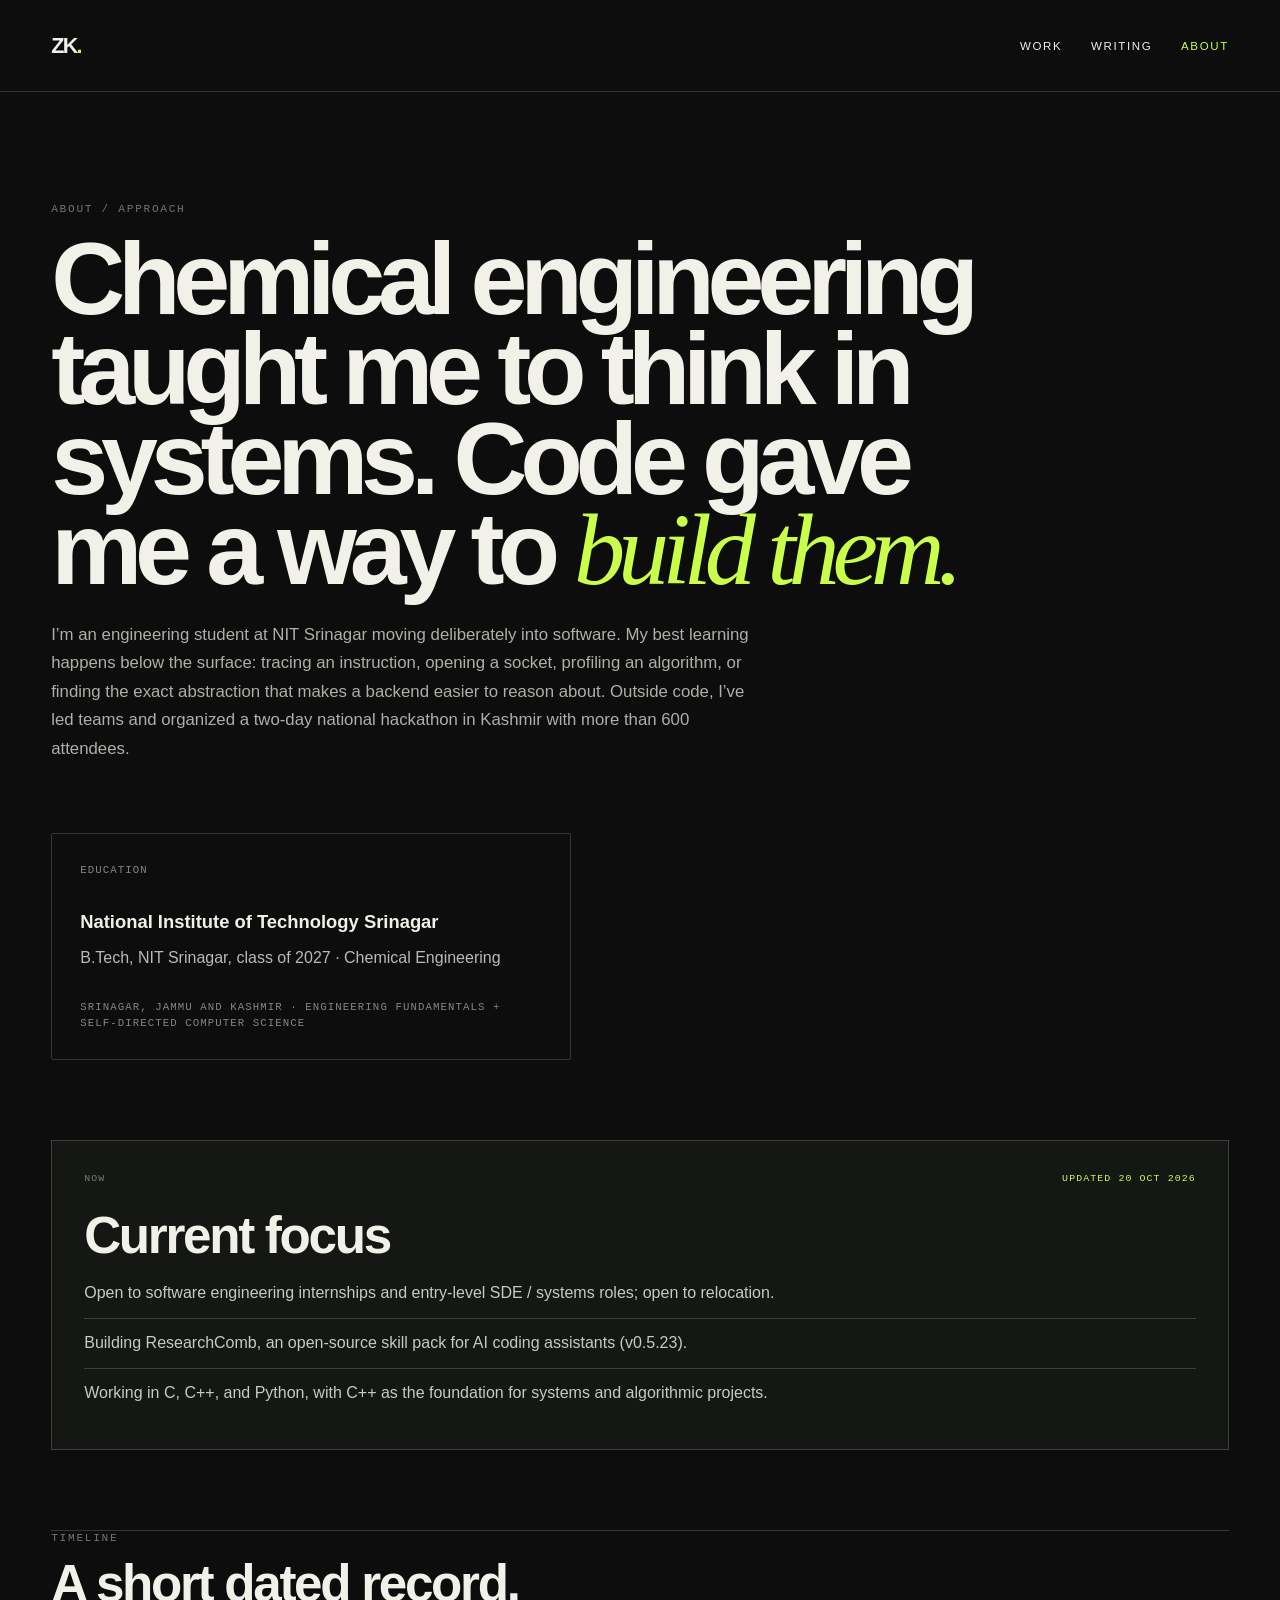
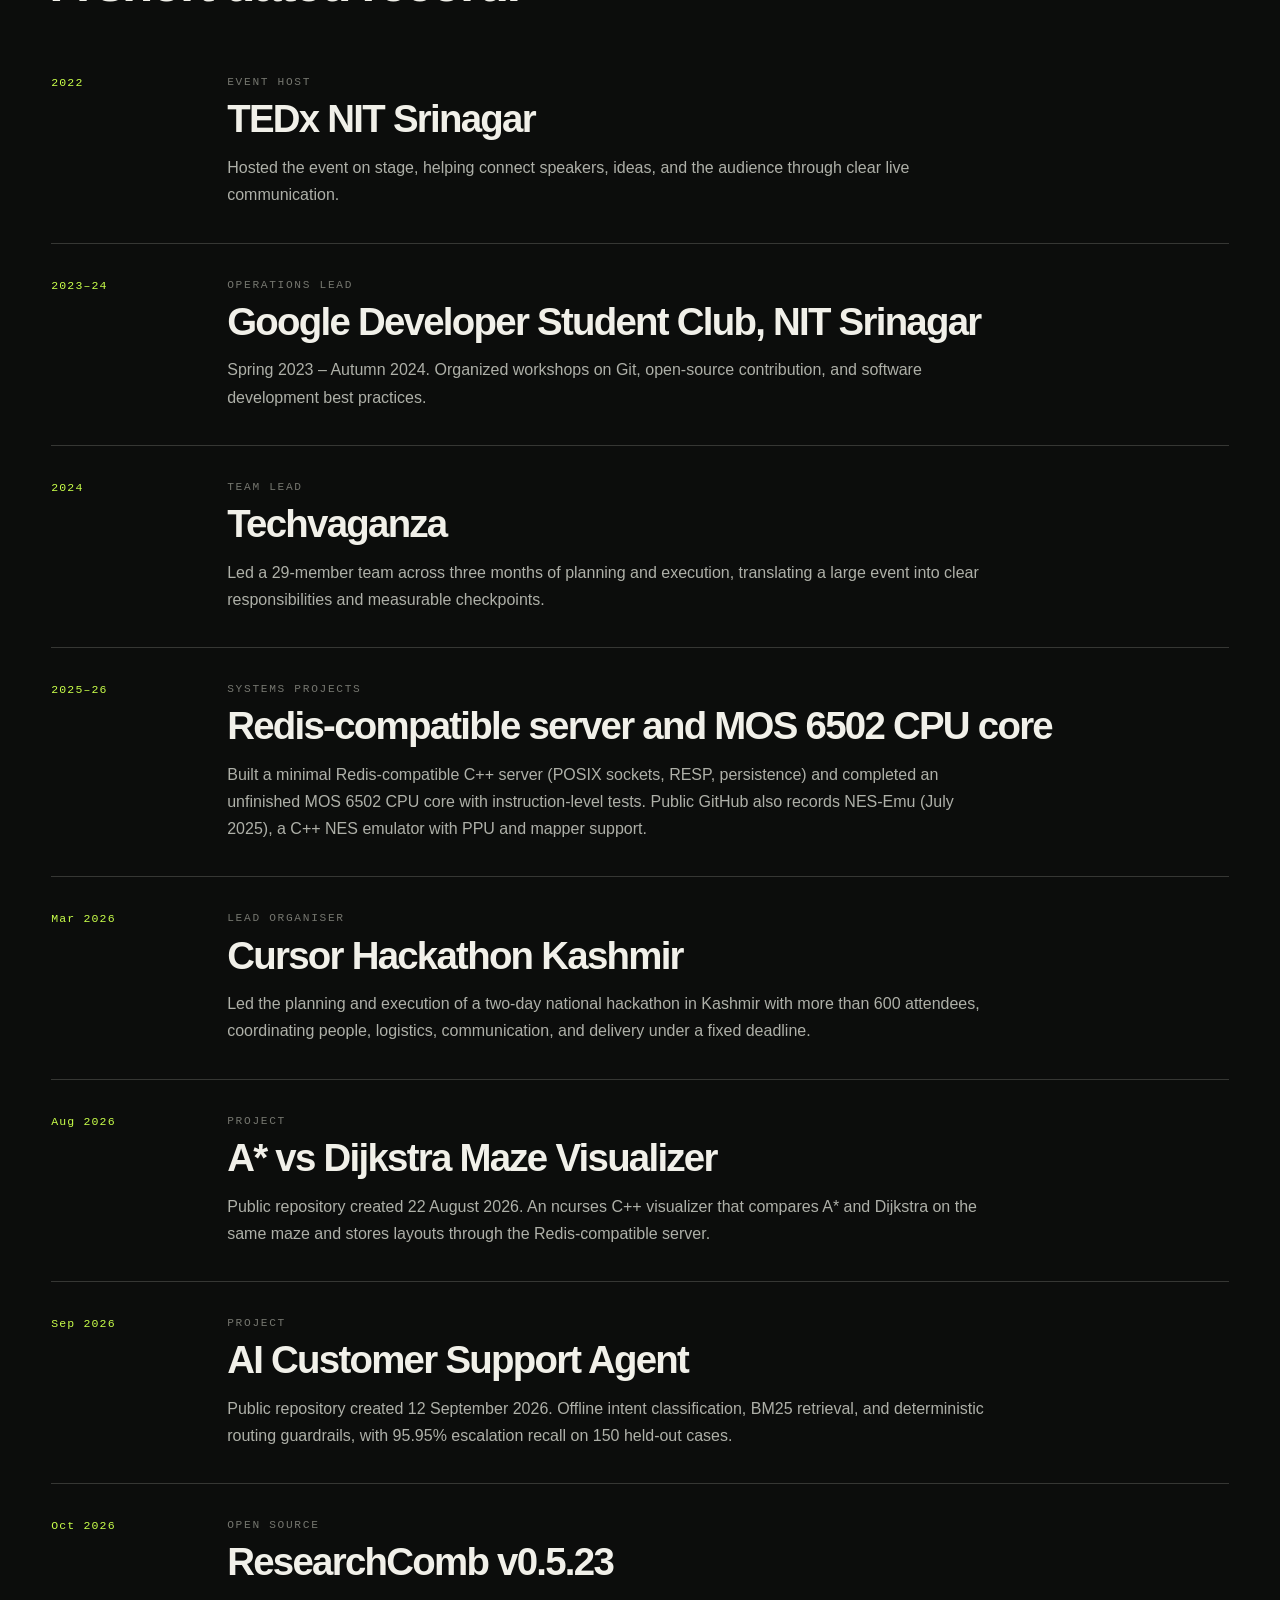
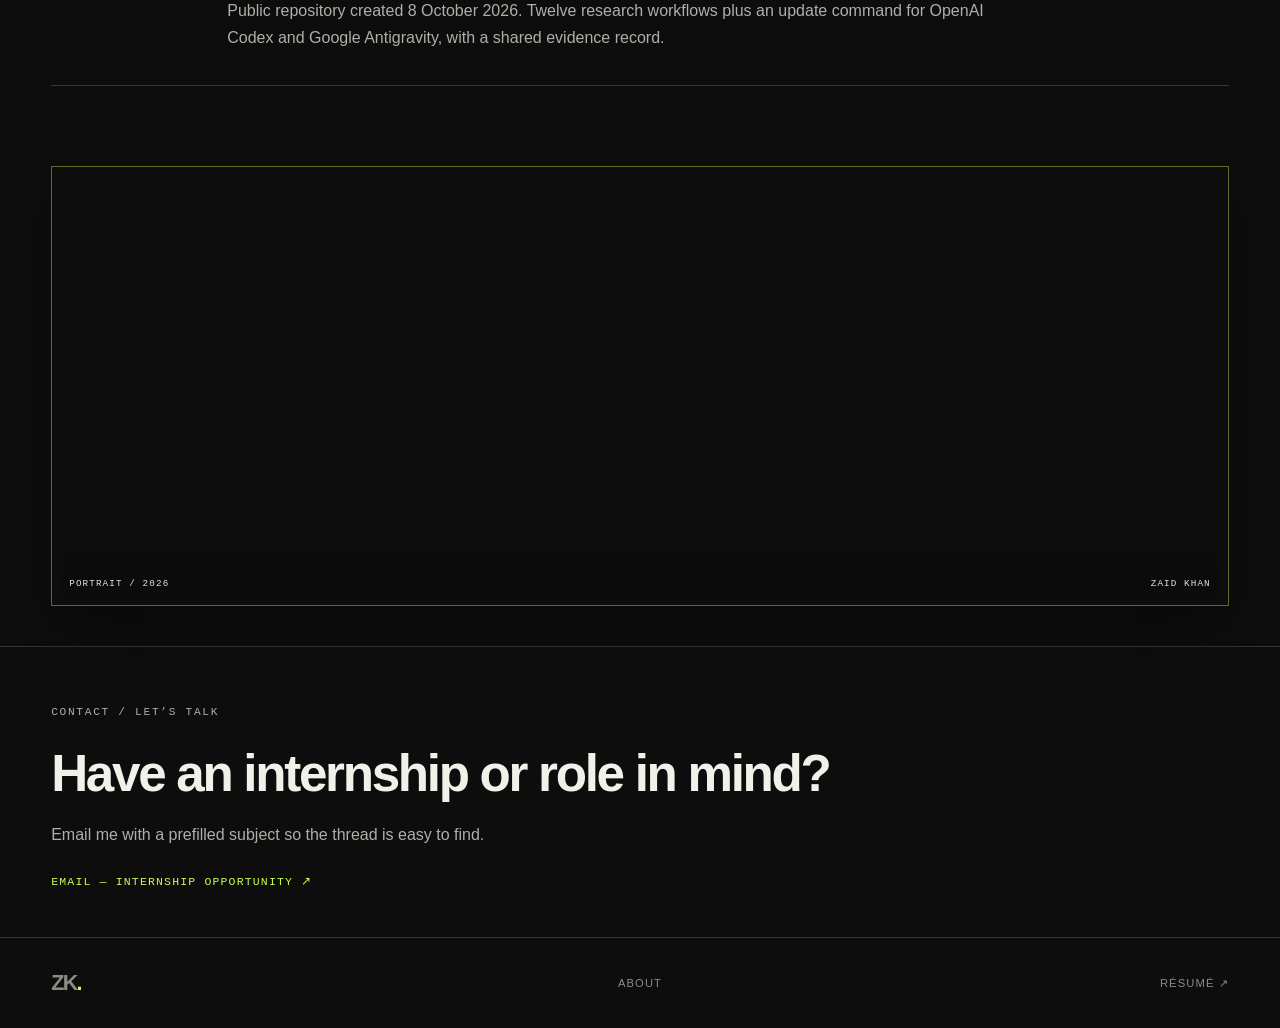
==== about/index.html @ 884e570f "Add Work and About pages, simplify the home hero, and feature the latest post. Introduce dedicated W" ====
<!doctype html>
<html lang="en">
<head>
  <meta charset="utf-8">
  <meta name="viewport" content="width=device-width, initial-scale=1">
  <meta http-equiv="Content-Security-Policy" content="default-src 'self'; base-uri 'self'; object-src 'none'; form-action 'self'; img-src 'self' data:; font-src 'self' data:; style-src 'self'; script-src 'none'; connect-src 'self'; upgrade-insecure-requests">
  <title>About | Zaid Khan</title>
  <meta name="description" content="About Zaid Khan — B.Tech 2027 at NIT Srinagar, chemical engineering student moving into software, with a dated timeline of leadership and systems work.">
  <link rel="canonical" href="https://diaznakh.github.io/about/">
  <meta property="og:title" content="About | Zaid Khan">
  <meta property="og:description" content="B.Tech 2027 at NIT Srinagar. A dated timeline of leadership, systems projects, and current focus.">
  <meta property="og:type" content="profile">
  <meta property="og:url" content="https://diaznakh.github.io/about/">
  <meta property="og:site_name" content="Zaid Khan">
  <meta property="og:locale" content="en_US">
  <meta property="og:image" content="https://diaznakh.github.io/assets/og.png">
  <meta property="og:image:type" content="image/png">
  <meta property="og:image:width" content="1200">
  <meta property="og:image:height" content="630">
  <meta property="og:image:alt" content="Zaid Khan — Software Engineer">
  <meta name="twitter:card" content="summary_large_image">
  <meta name="twitter:title" content="About | Zaid Khan">
  <meta name="twitter:description" content="B.Tech 2027 at NIT Srinagar. Timeline, current focus, and how to get in touch.">
  <meta name="twitter:image" content="https://diaznakh.github.io/assets/og.png">
  <link rel="icon" type="image/png" sizes="32x32" href="../assets/favicon-32x32.png">
  <link rel="icon" type="image/png" sizes="16x16" href="../assets/favicon-16x16.png">
  <link rel="apple-touch-icon" sizes="180x180" href="../assets/apple-touch-icon.png">
  <link rel="stylesheet" href="../styles.css?v=20261020-work">
</head>
<body class="about-index">
  <a class="skip-link" href="#timeline">Skip to timeline</a>
  <header class="article-header">
    <a class="wordmark" href="../" aria-label="ZK. Home">ZK<span>.</span></a>
    <nav aria-label="Primary navigation"><a href="../work/">Work</a><a href="../writing/">Writing</a><a href="./" aria-current="page">About</a></nav>
  </header>
  <main class="about-shell">
    <p class="eyebrow">About / Approach</p>
    <h1>Chemical engineering taught me to think in systems. Code gave me a way to <em>build them.</em></h1>
    <p class="lede">I’m an engineering student at NIT Srinagar moving deliberately into software. My best learning happens below the surface: tracing an instruction, opening a socket, profiling an algorithm, or finding the exact abstraction that makes a backend easier to reason about. Outside code, I’ve led teams and organized a two-day national hackathon in Kashmir with more than 600 attendees.</p>
    <div class="education-card">
      <span>Education</span>
      <strong>National Institute of Technology Srinagar</strong>
      <p>B.Tech, NIT Srinagar, class of 2027 · Chemical Engineering</p>
      <small>Srinagar, Jammu and Kashmir · Engineering fundamentals + self-directed computer science</small>
    </div>
    <aside class="about-now" aria-labelledby="now-title">
      <div class="about-now-head"><span>Now</span><time datetime="2026-10-20">Updated 20 Oct 2026</time></div>
      <h2 id="now-title">Current focus</h2>
      <ul>
        <li>Open to software engineering internships and entry-level SDE / systems roles; open to relocation.</li>
        <li>Building ResearchComb, an open-source skill pack for AI coding assistants (v0.5.23).</li>
        <li>Working in C, C++, and Python, with C++ as the foundation for systems and algorithmic projects.</li>
      </ul>
    </aside>
    <section class="experience-list" id="timeline" aria-labelledby="timeline-title">
      <p class="eyebrow">Timeline</p>
      <h2 id="timeline-title">A short dated record.</h2>
      <article>
        <span>2022</span>
        <div>
          <p class="eyebrow">Event host</p>
          <h3>TEDx NIT Srinagar</h3>
          <p>Hosted the event on stage, helping connect speakers, ideas, and the audience through clear live communication.</p>
        </div>
      </article>
      <article>
        <span>2023–24</span>
        <div>
          <p class="eyebrow">Operations Lead</p>
          <h3>Google Developer Student Club, NIT Srinagar</h3>
          <p>Spring 2023 – Autumn 2024. Organized workshops on Git, open-source contribution, and software development best practices.</p>
        </div>
      </article>
      <article>
        <span>2024</span>
        <div>
          <p class="eyebrow">Team lead</p>
          <h3>Techvaganza</h3>
          <p>Led a 29-member team across three months of planning and execution, translating a large event into clear responsibilities and measurable checkpoints.</p>
        </div>
      </article>
      <article>
        <span>2025–26</span>
        <div>
          <p class="eyebrow">Systems projects</p>
          <h3>Redis-compatible server and MOS 6502 CPU core</h3>
          <p>Built a minimal Redis-compatible C++ server (POSIX sockets, RESP, persistence) and completed an unfinished MOS 6502 CPU core with instruction-level tests. Public GitHub also records NES-Emu (July 2025), a C++ NES emulator with PPU and mapper support.</p>
        </div>
      </article>
      <article>
        <span>Mar 2026</span>
        <div>
          <p class="eyebrow">Lead Organiser</p>
          <h3>Cursor Hackathon Kashmir</h3>
          <p>Led the planning and execution of a two-day national hackathon in Kashmir with more than 600 attendees, coordinating people, logistics, communication, and delivery under a fixed deadline.</p>
        </div>
      </article>
      <article>
        <span>Aug 2026</span>
        <div>
          <p class="eyebrow">Project</p>
          <h3>A* vs Dijkstra Maze Visualizer</h3>
          <p>Public repository created 22 August 2026. An ncurses C++ visualizer that compares A* and Dijkstra on the same maze and stores layouts through the Redis-compatible server.</p>
        </div>
      </article>
      <article>
        <span>Sep 2026</span>
        <div>
          <p class="eyebrow">Project</p>
          <h3>AI Customer Support Agent</h3>
          <p>Public repository created 12 September 2026. Offline intent classification, BM25 retrieval, and deterministic routing guardrails, with 95.95% escalation recall on 150 held-out cases.</p>
        </div>
      </article>
      <article>
        <span>Oct 2026</span>
        <div>
          <p class="eyebrow">Open source</p>
          <h3>ResearchComb v0.5.23</h3>
          <p>Public repository created 8 October 2026. Twelve research workflows plus an update command for OpenAI Codex and Google Antigravity, with a shared evidence record.</p>
        </div>
      </article>
    </section>
    <figure class="about-portrait">
      <img src="../assets/zaid-khan-portrait-2903-v2.webp" alt="Portrait of Zaid Khan" width="941" height="1672" loading="lazy" decoding="async">
      <figcaption><span>Portrait / 2026</span><span>Zaid Khan</span></figcaption>
    </figure>
  </main>
  <aside class="contact-prompt" aria-label="Contact">
    <p class="eyebrow">Contact / Let’s talk</p>
    <h2>Have an internship or role in mind?</h2>
    <p>Email me with a prefilled subject so the thread is easy to find.</p>
    <a href="mailto:diaznakh@gmail.com?subject=Internship%20opportunity">Email — Internship opportunity ↗</a>
  </aside>
  <footer><a class="wordmark" href="../">ZK<span>.</span></a><p>About</p><a href="../assets/zaid-khan-resume.pdf">Résumé ↗</a></footer>
</body>
</html>
---- styles.css ----
:root { --ink:#0c0d0c; --paper:#f1f0e9; --muted:#a6a79f; --line:rgba(241,240,233,.18); --acid:#c9ff4a; }
@media (max-width:560px) { .project-shell>h1.researchcomb-title { font-size:13.5vw; } }
* { box-sizing:border-box; }
html { scroll-behavior:smooth; background:var(--ink); }
body { margin:0; background:var(--ink); color:var(--paper); font-family:Arial,Helvetica,sans-serif; -webkit-font-smoothing:antialiased; }
a { color:inherit; text-decoration:none; }
::selection { background:var(--acid); color:var(--ink); }
.skip-link { position:fixed; z-index:1000; top:12px; left:12px; padding:11px 15px; background:var(--acid); color:var(--ink); font-size:.76rem; font-weight:800; letter-spacing:.08em; text-transform:uppercase; translate:0 -160%; transition:translate 160ms ease; }
.skip-link:focus { translate:0 0; }
.visually-hidden { position:absolute; width:1px; height:1px; padding:0; margin:-1px; overflow:hidden; clip:rect(0,0,0,0); white-space:nowrap; border:0; }
:focus-visible { outline:2px solid var(--acid); outline-offset:4px; }

.site-header { position:absolute; z-index:10; inset:0 0 auto; height:92px; display:grid; grid-template-columns:1fr auto 1fr; align-items:center; padding:0 4vw; border-bottom:1px solid var(--line); }
.wordmark { width:max-content; font-size:1.35rem; font-weight:900; letter-spacing:-.08em; }
.wordmark span { color:var(--acid); }
nav { display:flex; gap:2.2rem; color:#c9cac4; font-size:.78rem; text-transform:uppercase; letter-spacing:.14em; }
nav a, footer a, .contact-links a, .contact-prompt a { transition:color 180ms ease; }
nav a:hover, footer a:hover, .contact-links a:hover, .contact-prompt a:hover { color:var(--acid); }
nav a[aria-current="page"] { color:var(--acid); }
.availability { justify-self:end; display:flex; align-items:center; gap:.55rem; font-size:.75rem; text-transform:uppercase; letter-spacing:.13em; }
.availability span { width:7px; height:7px; border-radius:50%; background:var(--acid); box-shadow:0 0 16px var(--acid); }
.mobile-nav { display:none; }

.hero { min-height:100vh; position:relative; display:flex; flex-direction:column; justify-content:center; padding:150px 4vw 72px; overflow:hidden; }
.hero::before { content:""; display:none; }
.hero::after { content:""; position:absolute; inset:92px 0 0; pointer-events:none; background-image:linear-gradient(rgba(255,255,255,.025) 1px,transparent 1px),linear-gradient(90deg,rgba(255,255,255,.025) 1px,transparent 1px); background-size:56px 56px; mask-image:linear-gradient(to bottom,black,transparent 82%); }
.hero-kicker,.hero-footer,.hero-code { position:relative; z-index:1; }
.hero-kicker { display:flex; justify-content:space-between; max-width:49rem; margin-bottom:2rem; color:var(--muted); font:.72rem/1.4 ui-monospace,SFMono-Regular,Menlo,monospace; text-transform:uppercase; letter-spacing:.16em; }
.hero h1 { position:relative; z-index:3; max-width:1120px; margin:0; font-size:clamp(4rem,9.2vw,9.6rem); line-height:.87; letter-spacing:-.075em; font-weight:700; }
em { color:var(--acid); font-family:Georgia,"Times New Roman",serif; font-weight:400; }
.hero-footer { display:block; margin-top:3.5rem; padding-left:0; }
.hero-footer p { max-width:540px; margin:0; color:#c6c7c0; font-size:clamp(1rem,1.4vw,1.25rem); line-height:1.6; }
.hero-line { font:.78rem/1.6 ui-monospace,SFMono-Regular,Menlo,monospace; letter-spacing:.08em; text-transform:uppercase; color:#a8aaa2; }
.hero-actions { display:flex; align-items:center; gap:1rem; margin-top:1.7rem; }
.resume-button,.text-button { display:inline-flex; align-items:center; justify-content:center; gap:.7rem; min-height:46px; padding:0 17px; font:.67rem ui-monospace,SFMono-Regular,Menlo,monospace; text-transform:uppercase; letter-spacing:.11em; transition:background-color 180ms ease,color 180ms ease,border-color 180ms ease,transform 180ms ease; }
.resume-button { border:1px solid var(--acid); background:var(--acid); color:var(--ink); }
.text-button { border:1px solid var(--line); color:var(--paper); }
.resume-button:hover,.text-button:hover { transform:translateY(-2px); }
.text-button:hover { border-color:var(--acid); color:var(--acid); }
.round-link { width:128px; height:128px; flex:0 0 128px; border:1px solid var(--line); border-radius:50%; display:flex; flex-direction:column; align-items:center; justify-content:center; gap:.65rem; font-size:.68rem; text-transform:uppercase; letter-spacing:.08em; text-align:center; transition:background 220ms ease,color 220ms ease,transform 220ms ease; }
.round-link span { white-space:nowrap; }
.round-link b { font-size:1.2rem; }
.round-link:hover { transform:rotate(-6deg); background:var(--acid); color:var(--ink); }
.hero-orbit { position:absolute; width:min(720px,58vw); aspect-ratio:1; right:-11vw; top:9vh; border:1px solid rgba(201,255,74,.25); border-radius:50%; box-shadow:0 0 110px rgba(201,255,74,.035) inset; pointer-events:none; }
.hero-orbit::after { content:""; position:absolute; inset:9%; border:1px solid rgba(241,240,233,.035); border-radius:50%; pointer-events:none; }
.hero-orbit .round-link { position:absolute; z-index:4; pointer-events:auto; transform:translate(-50%,-50%); background:rgba(12,13,12,.86); }
.hero-orbit .round-link:hover { transform:translate(-50%,-50%) rotate(-6deg); }
.moving-link { will-change:left,top; transition:background 220ms ease,color 220ms ease,transform 220ms ease; }
.hero-code { position:absolute; bottom:28px; left:4vw; right:4vw; display:flex; justify-content:space-between; align-items:flex-end; gap:1.5rem; color:#676a63; font:.62rem ui-monospace,SFMono-Regular,Menlo,monospace; letter-spacing:.1em; }
.hero-registers { display:flex; flex-wrap:wrap; gap:.35rem 1.15rem; }
.hero-registers span { display:flex; gap:.45rem; }
.hero-registers b { color:#9aa194; font-weight:500; }
.hero-maze { width:92px; height:48px; flex:0 0 auto; color:#4e524b; opacity:.85; }
.hero-maze path { fill:none; stroke:currentColor; stroke-width:1.15; }
.reveal { animation:enter 800ms cubic-bezier(.2,.8,.2,1) both; }
.reveal-delay-1 { animation-delay:100ms; } .reveal-delay-2 { animation-delay:220ms; }
@keyframes enter { from { opacity:0; } to { opacity:1; } }

.section { padding:120px 4vw; content-visibility:auto; contain-intrinsic-size:900px; }
.recruiter-strip { display:grid; grid-template-columns:1.2fr 1.55fr .45fr 1fr; border-top:1px solid var(--line); border-bottom:1px solid var(--line); background:#111310; }
.recruiter-strip span { padding:19px 4vw 19px 20px; border-right:1px solid var(--line); color:#a8aaa2; font:.62rem/1.45 ui-monospace,SFMono-Regular,Menlo,monospace; text-transform:uppercase; letter-spacing:.1em; }
.recruiter-strip span:first-child { padding-left:4vw; color:var(--acid); }
.recruiter-strip span:last-child { border-right:0; }
.work { background:var(--paper); color:var(--ink); }
.section-heading { display:grid; grid-template-columns:1fr 2fr; gap:3rem; margin-bottom:80px; }
.eyebrow { margin:0; font:.7rem/1.4 ui-monospace,SFMono-Regular,Menlo,monospace; text-transform:uppercase; letter-spacing:.15em; color:#75766f; }
.section-heading h2,.about-intro h2 { max-width:850px; margin:0; font-size:clamp(2.4rem,5vw,5.6rem); line-height:.98; letter-spacing:-.055em; }
.work-page-link { margin:1.2rem 0 0; }
.work-page-link a,.about-copy>p>a { color:var(--acid); font:.7rem ui-monospace,SFMono-Regular,Menlo,monospace; text-transform:uppercase; letter-spacing:.1em; }
.work .work-page-link a { color:#4b650e; }
.project-list { border-top:1px solid #cac9c1; }
.project-card { position:relative; display:grid; grid-template-columns:90px 1fr 50px; gap:1rem; padding:42px 24px; border-bottom:1px solid #cac9c1; transition:transform 240ms cubic-bezier(.2,.8,.2,1),background-color 240ms ease,box-shadow 240ms ease,border-color 240ms ease; }
.project-card.lime:hover { background:#d9ff80; } .project-card.amber:hover { background:#ffd37c; } .project-card.blue:hover { background:#a8d8ff; } .project-card.coral:hover { background:#ffb3a3; }
.project-number { color:#84847e; font:.75rem ui-monospace,SFMono-Regular,Menlo,monospace; }
.project-copy { display:grid; grid-template-columns:minmax(230px,.7fr) 1fr; column-gap:3rem; align-items:start; }
.project-copy h2,.project-copy h3 { margin:0; font-size:clamp(1.65rem,3vw,3.1rem); line-height:1; letter-spacing:-.045em; }
.project-summary { min-width:0; }
.project-summary p { margin-bottom:1rem; }
.project-summary .project-proof { margin-bottom:.8rem; color:#33372b; font-weight:700; }
.project-open { display:inline-block; font:.65rem ui-monospace,SFMono-Regular,Menlo,monospace; text-transform:uppercase; letter-spacing:.1em; border-bottom:1px solid currentColor; padding-bottom:5px; }
.project-title-block { min-width:0; }
.project-status { display:inline-flex; align-items:center; gap:.45rem; margin:0 0 1rem; color:#666860; font:.58rem/1.4 ui-monospace,SFMono-Regular,Menlo,monospace; text-transform:uppercase; letter-spacing:.11em; }
.project-status::before { content:""; width:6px; height:6px; border-radius:50%; background:#71736b; }
.project-copy p { max-width:580px; margin:0 0 1.5rem; color:#55564f; line-height:1.65; }
.project-outcomes { grid-column:2; display:grid; grid-template-columns:repeat(3,minmax(0,1fr)); gap:1px; margin:0 0 1.35rem; background:#bbbcb3; border:1px solid #bbbcb3; }
.project-outcomes div { min-width:0; padding:12px; background:var(--paper); }
.project-outcomes dt { margin:0 0 .6rem; color:#888981; font:.58rem ui-monospace,SFMono-Regular,Menlo,monospace; }
.project-outcomes dd { margin:0; font:.65rem/1.35 ui-monospace,SFMono-Regular,Menlo,monospace; text-transform:uppercase; letter-spacing:.06em; }
.project-copy ul { grid-column:2; display:flex; flex-wrap:wrap; gap:.5rem; margin:0; padding:0; list-style:none; }
.project-copy>ul li { padding:7px 10px; border:1px solid #aaa9a0; border-radius:100px; font-size:.67rem; text-transform:uppercase; letter-spacing:.08em; }
.project-flow { grid-column:1 / -1; display:flex; align-items:stretch; gap:0; margin:1.7rem 0 1.4rem; padding:0; list-style:none; border:1px solid #bbbcb3; }
.project-flow li { position:relative; flex:1; min-width:0; padding:12px 24px 12px 12px; border-right:1px solid #bbbcb3; font:.58rem/1.35 ui-monospace,SFMono-Regular,Menlo,monospace; text-transform:uppercase; letter-spacing:.055em; }
.project-flow li::after { content:"→"; position:absolute; right:7px; color:#8a8c84; }
.project-flow li:last-child { border-right:0; }
.project-flow li:last-child::after { content:""; }
.project-arrow { justify-self:end; font-size:1.6rem; transition:transform 200ms ease; }
.project-card:hover .project-arrow { transform:translate(4px,-4px); }
.recruiter-cta { margin-top:48px; padding:30px 32px; display:grid; grid-template-columns:minmax(0,1fr) auto; gap:36px; align-items:center; border:1px solid #cac9c1; background:rgba(12,13,12,.018); }
.recruiter-cta h3 { max-width:700px; margin:.45rem 0 0; font-size:clamp(1.35rem,2.4vw,2.2rem); letter-spacing:-.035em; }
.recruiter-actions { display:flex; flex-wrap:wrap; justify-content:flex-end; gap:10px; }
.recruiter-actions a { padding:12px 14px; border:1px solid #aaa9a0; color:#44463f; font-size:.69rem; text-transform:uppercase; letter-spacing:.1em; transition:border-color 180ms ease,color 180ms ease,translate 180ms ease; }
.recruiter-actions a:hover { border-color:#6f8f20; color:#4b650e; translate:0 -2px; }

.now-section { background:#111310; }
.now-card { border:1px solid var(--line); background:#151714; }
.now-card-head { display:flex; align-items:center; justify-content:space-between; padding:18px 24px; border-bottom:1px solid var(--line); color:#777a72; font:.62rem ui-monospace,SFMono-Regular,Menlo,monospace; text-transform:uppercase; letter-spacing:.11em; }
.now-pulse { display:flex; align-items:center; gap:.65rem; color:var(--acid); }
.now-pulse i { width:7px; height:7px; border-radius:50%; background:var(--acid); box-shadow:0 0 16px rgba(201,255,74,.55); }
.now-summary { max-width:980px; margin:0; padding:48px 48px 0; color:#aeb0a8; font-size:1.05rem; line-height:1.7; }
.now-card-grid { display:grid; grid-template-columns:1.1fr .9fr; }
.now-card-grid>div { padding:48px; }
.now-card-grid>div+div { border-left:1px solid var(--line); }
.now-card h3 { max-width:650px; margin:0 0 1.4rem; font-size:clamp(2.5rem,5vw,5.5rem); line-height:.94; letter-spacing:-.055em; }
.now-card-grid>div>p:not(.eyebrow) { max-width:640px; color:#aeb0a8; line-height:1.7; }
.now-card a { display:inline-block; margin-top:2rem; color:var(--acid); font:.7rem ui-monospace,SFMono-Regular,Menlo,monospace; text-transform:uppercase; letter-spacing:.1em; }
.now-card ul { margin:1.8rem 0 0; padding:0; list-style:none; }
.now-card li { padding:15px 0; border-top:1px solid var(--line); color:#c8cac2; line-height:1.45; }
.now-card li::before { content:"✓"; margin-right:.8rem; color:var(--acid); }
.now-next-label { margin-top:2.7rem; }
.now-next { margin-bottom:0; }

.live-lab { background:#151714; }
.lab-grid { display:grid; grid-template-columns:minmax(280px,.78fr) minmax(0,1.35fr); gap:4vw; align-items:stretch; }
.lab-copy { padding:34px 0; }
.lab-status { display:flex; align-items:center; gap:.6rem; color:var(--acid); font:.66rem ui-monospace,SFMono-Regular,Menlo,monospace; text-transform:uppercase; letter-spacing:.13em; }
.lab-status i { width:7px; height:7px; border-radius:50%; background:var(--acid); box-shadow:0 0 14px rgba(201,255,74,.7); }
.lab-copy h3 { max-width:520px; margin:4rem 0 1.5rem; font-size:clamp(2rem,4vw,4.4rem); line-height:.95; letter-spacing:-.05em; }
.lab-copy p { max-width:540px; margin:0 0 1.5rem; color:#b9bbb3; font-size:1.05rem; line-height:1.7; }
.lab-copy code { color:var(--acid); font-family:ui-monospace,SFMono-Regular,Menlo,monospace; }
.lab-copy small { display:block; max-width:540px; color:#777a72; line-height:1.65; }
.terminal { min-height:540px; display:flex; flex-direction:column; overflow:hidden; border:1px solid rgba(201,255,74,.28); background:#090a09; box-shadow:0 28px 80px rgba(0,0,0,.28); }
.terminal-bar { display:flex; justify-content:space-between; align-items:center; padding:14px 18px; border-bottom:1px solid var(--line); color:#777a72; font:.62rem ui-monospace,SFMono-Regular,Menlo,monospace; text-transform:uppercase; letter-spacing:.12em; }
.terminal-dots { display:flex; gap:7px; }
.terminal-dots i { width:7px; height:7px; border:1px solid #5f625b; border-radius:50%; }
.terminal-output { flex:1; max-height:450px; overflow:auto; padding:24px; color:#afb1a9; font:.78rem/1.75 ui-monospace,SFMono-Regular,Menlo,monospace; scrollbar-color:#3c4038 transparent; }
.terminal-line { margin:0; white-space:pre-wrap; overflow-wrap:anywhere; }
.terminal-line.command { margin-top:.7rem; color:var(--paper); }
.terminal-line.response { color:var(--acid); }
.terminal-form { display:flex; align-items:center; gap:.8rem; padding:17px 20px; border-top:1px solid var(--line); font: .8rem ui-monospace,SFMono-Regular,Menlo,monospace; }
.terminal-form span { color:var(--acid); }
.terminal-form input { min-width:0; flex:1; border:0; outline:0; background:transparent; color:var(--paper); font:inherit; caret-color:var(--acid); }
.terminal-form input::placeholder { color:#555850; }
.maze-demo { margin-top:2rem; padding:32px; border:1px solid var(--line); background:#0c0d0c; }
.maze-demo-header { display:flex; justify-content:space-between; align-items:end; gap:2rem; margin-bottom:28px; }
.maze-demo-header span { color:#777a72; font:.64rem ui-monospace,SFMono-Regular,Menlo,monospace; text-transform:uppercase; letter-spacing:.12em; }
.maze-demo-header h3 { margin:.7rem 0 0; font-size:clamp(1.7rem,3vw,3.2rem); letter-spacing:-.045em; }
.maze-actions { display:flex; flex-wrap:wrap; gap:.7rem; }
.maze-actions button { padding:11px 14px; border:1px solid #4b4e47; background:transparent; color:#d7d8d1; font:.64rem ui-monospace,SFMono-Regular,Menlo,monospace; text-transform:uppercase; letter-spacing:.1em; cursor:pointer; transition:border-color 180ms ease,color 180ms ease,background 180ms ease; }
.maze-controls { display:flex; flex-wrap:wrap; gap:.7rem; }
.maze-controls button { min-height:44px; min-width:44px; padding:12px 16px; border:1px solid #4b4e47; background:transparent; color:#d7d8d1; font:.64rem ui-monospace,SFMono-Regular,Menlo,monospace; text-transform:uppercase; letter-spacing:.1em; cursor:pointer; }
.maze-controls button:hover,.maze-controls button:focus-visible { border-color:var(--acid); color:var(--acid); outline:0; }
#maze-generate,#maze-run { min-height:48px; min-width:48px; padding:14px 20px; }
.maze-actions button:hover,.maze-actions button:focus-visible { border-color:var(--acid); color:var(--acid); outline:0; }
.maze-actions button.primary { border-color:var(--acid); background:var(--acid); color:var(--ink); }
.maze-actions button:disabled { opacity:.45; cursor:not-allowed; }
.maze-panels { display:grid; grid-template-columns:1fr 1fr; gap:1rem; }
.maze-panel { padding:16px; border:1px solid rgba(241,240,233,.12); background:#090a09; }
.maze-panel-title { display:flex; justify-content:space-between; gap:1rem; margin-bottom:12px; color:#9b9d95; font:.62rem ui-monospace,SFMono-Regular,Menlo,monospace; text-transform:uppercase; letter-spacing:.11em; }
.maze-panel-title strong { color:var(--paper); font-weight:500; }
.maze-canvas { display:block; width:100%; aspect-ratio:19 / 8; background:#0d0f0d; }
.maze-storage-status { display:block; margin-top:.75rem; color:var(--acid); font:.68rem/1.4 ui-monospace,SFMono-Regular,Menlo,monospace; }
.maze-legend { display:flex; flex-wrap:wrap; gap:.8rem 1.5rem; margin-top:18px; color:#777a72; font:.62rem ui-monospace,SFMono-Regular,Menlo,monospace; text-transform:uppercase; letter-spacing:.08em; }
.maze-legend span { display:flex; align-items:center; gap:.45rem; }
.maze-legend i { width:8px; height:8px; border-radius:50%; }
.maze-legend .start { background:#f1f0e9; } .maze-legend .visited-a { background:#a8d8ff; } .maze-legend .visited-b { background:#c9ff4a; } .maze-legend .path { background:#ffb45e; }

.writing { background:#0c0d0c; }
.writing .section-heading em { white-space:nowrap; }
.writing-title-row { display:flex; align-items:flex-end; gap:1.5rem; }
.writing-title-row h2 { flex:1; }
.writing-links { display:flex; align-items:center; gap:16px; color:#bfc0ba; font-size:.72rem; text-transform:uppercase; letter-spacing:.11em; }
.writing-links>a:not(.rss-link) { transition:color 180ms ease; }
.writing-links>a:not(.rss-link):hover { color:var(--acid); }
.rss-link { flex:0 0 auto; display:flex; align-items:center; gap:.55rem; padding:12px 14px; border:1px solid var(--line); color:#b7b9b1; font:.65rem ui-monospace,SFMono-Regular,Menlo,monospace; text-transform:uppercase; letter-spacing:.12em; transition:border-color 180ms ease,color 180ms ease; }
.rss-link:hover { border-color:var(--acid); color:var(--acid); }
.rss-link svg { width:17px; height:17px; fill:currentColor; stroke:currentColor; stroke-width:2; stroke-linecap:round; }
.writing-grid { display:grid; grid-template-columns:minmax(0,1.65fr) minmax(290px,.75fr); gap:2rem; align-items:stretch; }
.blog-carousel,.linkedin-panel { max-height:872px; min-height:0; }
.blog-carousel { min-width:0; display:flex; flex-direction:column; }
.blog-carousel-nav { flex:0 0 auto; display:flex; align-items:center; justify-content:space-between; min-height:58px; padding:0 16px; border:1px solid var(--line); border-bottom:0; background:#111310; }
.blog-carousel-count { color:#8c8e86; font:.62rem ui-monospace,SFMono-Regular,Menlo,monospace; text-transform:uppercase; letter-spacing:.12em; }
.blog-carousel-controls { display:flex; gap:8px; }
.blog-carousel-controls button { min-height:34px; padding:0 12px; border:1px solid var(--line); background:transparent; color:#cfd1c8; font:.6rem ui-monospace,SFMono-Regular,Menlo,monospace; text-transform:uppercase; letter-spacing:.1em; cursor:pointer; transition:border-color 180ms ease,color 180ms ease,background-color 180ms ease; }
.blog-carousel-controls button:hover,.blog-carousel-controls button:focus-visible { border-color:var(--acid); color:var(--acid); outline:0; }
.blog-carousel-controls button:disabled { color:#555850; border-color:rgba(241,240,233,.08); cursor:default; }
.blog-list { min-width:0; min-height:0; flex:1 1 auto; display:flex; gap:0; overflow-x:auto; overflow-y:hidden; overscroll-behavior-x:contain; scroll-snap-type:x mandatory; scroll-behavior:smooth; scrollbar-width:thin; scrollbar-color:rgba(201,255,74,.55) rgba(241,240,233,.06); }
.linkedin-panel { overflow:hidden; }
.blog-list::-webkit-scrollbar { height:6px; }
.linkedin-posts::-webkit-scrollbar { width:6px; }
.blog-list::-webkit-scrollbar-track,.linkedin-posts::-webkit-scrollbar-track { background:rgba(241,240,233,.06); }
.blog-list::-webkit-scrollbar-thumb,.linkedin-posts::-webkit-scrollbar-thumb { background:rgba(201,255,74,.55); border-radius:999px; }
.blog-list:focus-visible,.linkedin-posts:focus-visible { outline:1px solid rgba(201,255,74,.7); outline-offset:5px; }
.blog-list .featured-post { flex:0 0 100%; min-width:100%; min-height:100%; scroll-snap-align:start; scroll-snap-stop:always; }
.blog-list .secondary-post { min-height:100%; }
.featured-post,.linkedin-panel { border:1px solid var(--line); }
.featured-post { --spot-x:50%; --spot-y:50%; position:relative; isolation:isolate; overflow:hidden; min-height:440px; display:flex; flex-direction:column; padding:42px; background:linear-gradient(145deg,rgba(201,255,74,.08),transparent 60%); transition:transform 240ms cubic-bezier(.2,.8,.2,1),border-color 240ms ease,box-shadow 240ms ease; }
.featured-post::before { content:""; position:absolute; z-index:-1; inset:0; background:radial-gradient(300px circle at var(--spot-x) var(--spot-y),rgba(201,255,74,.12),transparent 68%); opacity:0; transition:opacity 220ms ease; pointer-events:none; }
.secondary-post { min-height:400px; background:linear-gradient(145deg,rgba(241,240,233,.055),transparent 60%); }
.post-meta,.article-meta { display:flex; flex-wrap:wrap; gap:.7rem 1.5rem; font:.66rem/1.5 ui-monospace,SFMono-Regular,Menlo,monospace; text-transform:uppercase; letter-spacing:.12em; }
.post-meta { color:#8c8e86; }
.article-meta { color:#5c5e56; }
.featured-post h3 { max-width:760px; margin:4.5rem 0 1.5rem; font-size:clamp(2.4rem,5vw,5.7rem); line-height:.92; letter-spacing:-.055em; }
.featured-post>p { max-width:650px; margin:0; color:#aeb0a8; font-size:1.05rem; line-height:1.7; }
.featured-post>a { width:max-content; margin-top:auto; padding-top:2rem; color:var(--acid); font-size:.75rem; text-transform:uppercase; letter-spacing:.12em; }
.featured-post>a span { display:inline-block; margin-left:.35rem; transition:transform 180ms ease; }
.featured-post>a:hover span { transform:translate(4px,-4px); }
.linkedin-panel { display:flex; flex-direction:column; padding:32px; background:#151714; transition:border-color 240ms ease; }
.linkedin-heading { display:flex; align-items:center; gap:1rem; padding-bottom:28px; border-bottom:1px solid var(--line); }
.linkedin-heading h3 { margin:.3rem 0 0; font-size:1.35rem; }
.linkedin-mark { display:grid; place-items:center; width:42px; height:42px; background:#0a66c2; color:white; border-radius:3px; font-size:1.1rem; font-weight:800; }
.linkedin-posts { max-height:620px; margin:auto 0; padding:2.2rem 10px 2.2rem 0; overflow-y:auto; overscroll-behavior:contain; scrollbar-width:thin; scrollbar-color:rgba(201,255,74,.55) rgba(241,240,233,.06); }
.tracker-message { margin:auto 0; padding:4rem 0; color:#969890; line-height:1.65; }
.linkedin-post { position:relative; display:block; padding:22px 42px 22px 0; border-top:1px solid var(--line); border-bottom:1px solid var(--line); }
.linkedin-post>div { display:flex; justify-content:space-between; gap:1rem; color:#7f8179; font:.6rem/1.4 ui-monospace,SFMono-Regular,Menlo,monospace; text-transform:uppercase; letter-spacing:.1em; }
.linkedin-post h4 { margin:2rem 0 .7rem; font-size:1.45rem; line-height:1.08; letter-spacing:-.035em; }
.linkedin-post p { margin:0; color:#969890; font-size:.72rem; text-transform:uppercase; letter-spacing:.08em; }
.linkedin-post b { position:absolute; right:2px; bottom:22px; color:var(--acid); font-size:1.25rem; transition:transform 180ms ease; }
.linkedin-post:hover b { transform:translate(4px,-4px); }
.linkedin-panel>a { padding-top:24px; border-top:1px solid var(--line); color:#cfd1c8; font-size:.72rem; text-transform:uppercase; letter-spacing:.1em; }

.experience { background:#111310; }
.experience-list { border-top:1px solid var(--line); }
.experience-list article { display:grid; grid-template-columns:140px minmax(0,1fr); gap:36px; padding:34px 0; border-bottom:1px solid var(--line); }
.experience-list article>span { color:var(--acid); font:.72rem/1.4 ui-monospace,SFMono-Regular,Menlo,monospace; letter-spacing:.1em; }
.experience-list h3 { margin:.4rem 0 .8rem; font-size:clamp(1.7rem,3vw,3rem); letter-spacing:-.045em; }
.experience-list article div>p:last-child { max-width:760px; margin:0; color:#aeb0a8; line-height:1.7; }

.about { background:#151714; }
.about-intro { display:grid; grid-template-columns:1fr 2fr; gap:3rem; margin-bottom:100px; }
.about-intro h2 { max-width:930px; }
.about-grid { display:grid; grid-template-columns:1.2fr .85fr .8fr; gap:3vw; align-items:end; }
.about-copy p { margin:0 0 1.4rem; color:#b9bbb3; font-size:1.05rem; line-height:1.75; }
.education-card { align-self:end; padding:28px; border:1px solid var(--line); border-radius:2px; transition:transform 240ms cubic-bezier(.2,.8,.2,1),border-color 240ms ease; }
.education-card span,.education-card small { display:block; color:#85877f; font:.67rem/1.5 ui-monospace,SFMono-Regular,Menlo,monospace; text-transform:uppercase; letter-spacing:.1em; }
.education-card strong { display:block; margin:2rem 0 .8rem; font-size:1.15rem; }
.education-card p { color:#b9bbb3; }
.education-card small { margin-top:2rem; }
.about-portrait { position:relative; width:100%; height:440px; margin:0; padding:7px; background:#0c0d0c; border:1px solid rgba(201,255,74,.4); box-shadow:0 24px 64px rgba(0,0,0,.28); }
.about-portrait::after { content:""; position:absolute; inset:7px; background:linear-gradient(to top,rgba(8,9,8,.42),transparent 42%); pointer-events:none; }
.about-portrait img { display:block; width:100%; height:100%; object-fit:cover; object-position:center 43%; filter:saturate(.82) contrast(1.03); }
.about-portrait figcaption { position:absolute; z-index:2; left:17px; right:17px; bottom:16px; display:flex; justify-content:space-between; color:#e4e4dc; font:.58rem ui-monospace,SFMono-Regular,Menlo,monospace; text-transform:uppercase; letter-spacing:.12em; }
.capability-grid { display:grid; grid-template-columns:repeat(3,1fr); margin-top:100px; border-top:1px solid var(--line); border-bottom:1px solid var(--line); }
.capability-grid article { min-height:280px; padding:32px; border-right:1px solid var(--line); }
.capability-grid article:last-child { border-right:0; }
.capability-grid article { transition:background-color 240ms ease; }
.capability-grid article>span { color:var(--acid); font:.68rem ui-monospace,SFMono-Regular,Menlo,monospace; }
.capability-grid h3 { margin:5rem 0 1rem; font-size:1.5rem; letter-spacing:-.03em; }
.capability-grid p { margin:0; color:#969890; line-height:1.6; }

.stack-strip { display:grid; grid-template-columns:1fr 3fr; padding:28px 4vw; background:var(--acid); color:var(--ink); font:.72rem ui-monospace,SFMono-Regular,Menlo,monospace; text-transform:uppercase; letter-spacing:.09em; }
.stack-strip p { margin:0; }
.contact { padding:130px 4vw 100px; }
.contact h2 { max-width:1100px; margin:50px 0 80px; font-size:clamp(3.6rem,8vw,8.5rem); line-height:.96; letter-spacing:-.065em; }
.contact h2 em { white-space:nowrap; }
.contact-links { display:flex; flex-wrap:wrap; gap:1.2rem 3rem; padding-top:28px; border-top:1px solid var(--line); font-size:.8rem; text-transform:uppercase; letter-spacing:.1em; }
footer { display:grid; grid-template-columns:1fr auto 1fr; align-items:center; padding:32px 4vw; border-top:1px solid var(--line); color:#8a8c84; font-size:.7rem; text-transform:uppercase; letter-spacing:.1em; }
footer p { margin:0; } footer>a:last-child { justify-self:end; }

.cpu-examples { display:flex; flex-wrap:wrap; gap:.6rem; margin:1.5rem 0 1rem; }
.cpu-examples button { padding:.8rem 1rem; border:1px solid var(--line); background:transparent; color:var(--paper); font:inherit; font-size:.9rem; cursor:pointer; }
.cpu-examples button[aria-pressed="true"] { color:var(--ink); background:var(--acid); border-color:var(--acid); }
.cpu-examples button:focus-visible { outline:2px solid var(--acid); outline-offset:3px; }
.cpu-guide { min-height:4.8em; line-height:1.6; }
.cpu-expected { color:var(--acid); font-size:.9rem; line-height:1.6; }
.cpu-flags { display:flex; flex-wrap:wrap; gap:1rem 1.5rem; margin:1.2rem 0; }
.cpu-flags dt { color:var(--muted); font-size:.875rem; }
.cpu-flags dd { margin:.3rem 0 0; font:1rem ui-monospace,monospace; }
.cpu-flags dd[data-active="true"] { color:var(--acid); }
.motion-ready [data-reveal] { opacity:0; translate:0 10px; transition-property:opacity,translate; transition-duration:440ms; transition-timing-function:cubic-bezier(.2,.8,.2,1); transition-delay:var(--reveal-delay,0ms); }
.motion-ready [data-reveal].is-visible { opacity:1; translate:0 0; }

@media (hover:hover) and (pointer:fine) {
  .project-card:hover { transform:translateY(-3px); box-shadow:0 12px 28px rgba(12,13,12,.1); }
  .featured-post:hover { transform:translateY(-3px); border-color:rgba(201,255,74,.5); box-shadow:0 18px 44px rgba(0,0,0,.18); }
  .featured-post.spotlight-active::before { opacity:1; }
  .linkedin-panel:hover,.education-card:hover { border-color:rgba(201,255,74,.42); }
  .education-card:hover { transform:translateY(-2px); }
  .capability-grid article:hover { background:rgba(201,255,74,.035); }
}

.article-page { min-height:100vh; background:#f1f0e9; color:#0c0d0c; }
.reading-progress { position:fixed; z-index:40; inset:0 0 auto; height:3px; background:rgba(12,13,12,.08); }
.reading-progress span { display:block; width:100%; height:100%; background:var(--acid); transform:scaleX(0); transform-origin:left; will-change:transform; }
.article-header { height:92px; display:flex; align-items:center; justify-content:space-between; gap:1.5rem; padding:0 4vw; border-bottom:1px solid #cac9c1; }
.article-header>a:last-child { font-size:.72rem; text-transform:uppercase; letter-spacing:.1em; }
.article-header nav { flex-wrap:wrap; justify-content:flex-end; gap:1.2rem 1.8rem; color:inherit; font-size:.72rem; }
.article-shell { width:min(860px,90vw); margin:0 auto; padding:110px 0 120px; }
.article-shell h1 { margin:2.2rem 0 3rem; font-size:clamp(3.4rem,7vw,7.5rem); line-height:.9; letter-spacing:-.065em; }
.article-shell h1 em { color:var(--ink); text-decoration-line:underline; text-decoration-color:var(--acid); text-decoration-thickness:.1em; text-underline-offset:.06em; }
.article-lede { margin:0 0 5rem; font-size:clamp(1.3rem,2.2vw,1.75rem); line-height:1.5; color:#45463f; }
.article-shell h2 { margin:4.5rem 0 1.2rem; font-size:clamp(1.8rem,3.2vw,2.7rem); letter-spacing:-.04em; }
.article-shell>p:not(.article-lede) { max-width:720px; margin:0 0 1.4rem; color:#484941; font:1.08rem/1.8 Georgia,"Times New Roman",serif; }
.article-callout { margin:4rem 0; padding:32px; border-left:4px solid var(--acid); background:#151714; color:#f1f0e9; }
.article-callout span { display:block; margin-bottom:1rem; color:var(--acid); font:.65rem ui-monospace,SFMono-Regular,Menlo,monospace; text-transform:uppercase; letter-spacing:.13em; }
.article-callout strong { font-size:clamp(1.5rem,3vw,2.25rem); line-height:1.25; }
.article-code { margin:2.2rem 0; padding:24px; overflow-x:auto; background:#151714; color:#c9ff4a; border:1px solid #2b2d29; font:.82rem/1.75 ui-monospace,SFMono-Regular,Menlo,monospace; }
.article-shell>ul { max-width:720px; margin:1.5rem 0 0; padding-left:1.35rem; color:#484941; font:1.08rem/1.75 Georgia,"Times New Roman",serif; }
.article-shell>ul li { margin:.65rem 0; padding-left:.35rem; }
.article-end { margin-top:5rem; padding-top:2rem; border-top:1px solid #cac9c1; }
.article-end p { color:#6b6c65; }
.article-end a { display:inline-block; margin-top:1rem; font-size:.75rem; text-transform:uppercase; letter-spacing:.1em; }
.article-footer { background:#0c0d0c; color:#8a8c84; }
.article-nav { width:min(860px,90vw); margin:-60px auto 100px; display:grid; grid-template-columns:repeat(2,minmax(0,1fr)); border:1px solid rgba(12,13,12,.14); }
.article-nav a { min-height:120px; padding:24px; display:flex; flex-direction:column; justify-content:space-between; gap:18px; }
.article-nav a+a { border-left:1px solid rgba(12,13,12,.14); text-align:right; }
.article-nav span { color:#73746e; font:.68rem/1.4 ui-monospace,SFMono-Regular,Menlo,monospace; text-transform:uppercase; letter-spacing:.1em; }
.article-nav strong { font-size:1rem; line-height:1.35; }
.article-nav a:hover strong { text-decoration:underline; text-decoration-color:var(--acid); text-decoration-thickness:3px; text-underline-offset:4px; }

.error-shell { width:min(860px,90vw); margin:0 auto; padding:110px 0 140px; }
.error-shell h1 { max-width:950px; margin:1rem 0 2rem; font-size:clamp(4rem,9vw,9rem); line-height:.86; letter-spacing:-.07em; }
.error-shell>p { max-width:680px; margin:0 0 2.4rem; color:#aeb0a8; font-size:1.05rem; line-height:1.7; }
.error-actions { display:flex; flex-wrap:wrap; align-items:center; gap:1rem; }
.writing-index .article-header { border-bottom-color:var(--line); }
.writing-index { min-height:100vh; background:var(--ink); color:var(--paper); }
.writing-shell { width:min(1180px,92vw); margin:0 auto; padding:150px 0 120px; }
.writing-shell>h1 { max-width:950px; margin:1rem 0 2rem; font-size:clamp(4rem,9vw,9rem); line-height:.86; letter-spacing:-.07em; }
.writing-shell>p { max-width:680px; margin:0 0 70px; color:#aeb0a8; font-size:1.05rem; line-height:1.7; }
.writing-archive { border-top:1px solid var(--line); }
.writing-archive article { display:grid; grid-template-columns:110px minmax(0,1fr) auto; gap:30px; align-items:start; padding:34px 0; border-bottom:1px solid var(--line); }
.writing-archive time { color:var(--muted); font:.7rem/1.5 ui-monospace,SFMono-Regular,Menlo,monospace; }
.writing-archive h2 { margin:0 0 .65rem; font-size:clamp(1.7rem,3vw,3rem); letter-spacing:-.045em; }
.writing-archive p { max-width:720px; margin:0; color:#aeb0a8; line-height:1.65; }
.writing-archive a { color:var(--acid); font-size:.72rem; text-transform:uppercase; letter-spacing:.1em; white-space:nowrap; }

.project-page { min-height:100vh; background:var(--paper); color:var(--ink); }
.project-shell { width:min(1180px,92vw); margin:0 auto; padding:100px 0 130px; }
.project-case-meta { display:flex; justify-content:space-between; gap:1rem; padding-bottom:20px; border-bottom:1px solid #cac9c1; color:#5c5e56; font:.64rem ui-monospace,SFMono-Regular,Menlo,monospace; text-transform:uppercase; letter-spacing:.12em; }
.project-case-status { display:flex; align-items:center; gap:.55rem; }
.project-case-status::before { content:""; width:7px; height:7px; border-radius:50%; background:var(--acid); }
.project-case-number { margin:4rem 0 1rem; color:#85877f; font:.66rem ui-monospace,SFMono-Regular,Menlo,monospace; text-transform:uppercase; letter-spacing:.13em; }
.project-shell>h1 { max-width:1050px; margin:0; font-size:clamp(4rem,9vw,9rem); line-height:.86; letter-spacing:-.075em; }
.project-case-lede { max-width:800px; margin:3rem 0 2rem; color:#494b43; font-size:clamp(1.2rem,2vw,1.65rem); line-height:1.55; }
.project-case-actions { display:flex; flex-wrap:wrap; gap:1rem; }
.project-case-actions a { padding:13px 17px; border:1px solid #a8aaa1; font:.66rem ui-monospace,SFMono-Regular,Menlo,monospace; text-transform:uppercase; letter-spacing:.1em; transition:background 180ms ease,border-color 180ms ease; }
.project-case-actions a:first-child { border-color:var(--acid); background:var(--acid); }
.case-architecture { margin:110px 0 90px; padding:48px; background:#111310; color:var(--paper); }
.case-architecture h2,.case-detail-section>h2,.case-story-grid h2 { margin:1rem 0 2.5rem; font-size:clamp(2.2rem,4vw,4.5rem); line-height:.96; letter-spacing:-.05em; }
.case-architecture ol { display:grid; grid-template-columns:repeat(5,1fr); margin:0; padding:0; list-style:none; border:1px solid #343731; }
.case-architecture li { position:relative; min-height:150px; padding:22px; border-right:1px solid #343731; }
.case-architecture li:last-child { border-right:0; }
.case-architecture li:not(:last-child)::after { content:"→"; position:absolute; right:-9px; top:50%; z-index:2; width:18px; background:#111310; color:var(--acid); text-align:center; }
.case-architecture li span { display:block; color:#73766e; font:.6rem ui-monospace,SFMono-Regular,Menlo,monospace; }
.case-architecture li strong { display:block; margin-top:3.6rem; font-size:.82rem; line-height:1.4; text-transform:uppercase; letter-spacing:.07em; }
.case-story-grid { display:grid; grid-template-columns:1fr 1fr; gap:1px; margin-bottom:100px; background:#cac9c1; border:1px solid #cac9c1; }
.case-story-grid section { padding:46px; background:var(--paper); }
.case-story-grid p:last-child,.case-decisions p { color:#55564f; line-height:1.75; }
.case-detail-section { margin:100px 0; }
.case-implementation { margin:0; padding:0; list-style:none; border-top:1px solid #cac9c1; }
.case-implementation li { display:grid; grid-template-columns:70px 1fr; padding:22px 0; border-bottom:1px solid #cac9c1; }
.case-implementation span { color:#85877f; font:.65rem ui-monospace,SFMono-Regular,Menlo,monospace; }
.case-implementation p { margin:0; font-size:1.05rem; line-height:1.5; }
.case-decisions { display:grid; grid-template-columns:repeat(3,1fr); border-top:1px solid #cac9c1; border-bottom:1px solid #cac9c1; }
.case-decisions article { min-height:300px; padding:30px; border-right:1px solid #cac9c1; }
.case-decisions article:last-child { border-right:0; }
.case-decisions span { color:#85877f; font:.62rem ui-monospace,SFMono-Regular,Menlo,monospace; }
.case-decisions h3 { margin:4.5rem 0 1rem; font-size:1.55rem; letter-spacing:-.035em; }
.case-results { display:grid; grid-template-columns:1fr 1fr; gap:5vw; margin:110px 0; }
.case-results dl { margin:2rem 0 0; }
.case-results dl div { display:grid; grid-template-columns:55px 1fr; padding:18px 0; border-top:1px solid #cac9c1; }
.case-results dt { color:#85877f; font:.62rem ui-monospace,SFMono-Regular,Menlo,monospace; }
.case-results dd { margin:0; font-weight:600; }
.case-results ul { margin:2rem 0 0; padding-left:1.2rem; color:#55564f; line-height:1.7; }
.case-results li { margin-bottom:1rem; }
.case-evidence { margin:110px 0; padding:42px; border:1px solid rgba(12,13,12,.16); background:#f7f6ef; }
.case-evidence h2 { max-width:820px; margin:.8rem 0 2rem; font-size:clamp(2.2rem,4.5vw,4.7rem); line-height:.96; letter-spacing:-.055em; }
.case-evidence-list { display:grid; grid-template-columns:repeat(2,minmax(0,1fr)); gap:1px; margin:0; padding:1px; list-style:none; background:rgba(12,13,12,.14); }
.case-evidence-list li { background:var(--paper); }
.case-evidence-list a { display:flex; justify-content:space-between; gap:1rem; min-height:96px; padding:24px; font-weight:700; line-height:1.35; transition:background-color 180ms ease,color 180ms ease; }
.case-evidence-list a::after { content:"↗"; flex:0 0 auto; color:#76776f; }
.case-evidence-list a:hover { background:var(--ink); color:var(--acid); }
.case-next { padding:54px; background:#111310; color:var(--paper); }
.case-next h2 { max-width:950px; margin:1rem 0 3rem; font-size:clamp(2rem,4vw,4.2rem); line-height:1; letter-spacing:-.05em; }
.case-next div { display:flex; flex-wrap:wrap; gap:.6rem; }
.case-next div span { padding:8px 11px; border:1px solid #4a4d46; border-radius:100px; color:#aaaca4; font:.62rem ui-monospace,SFMono-Regular,Menlo,monospace; text-transform:uppercase; letter-spacing:.08em; }
.article-live-lab { width:min(1180px,94vw); margin:5rem 50% 4rem; transform:translateX(-50%); padding:42px; background:#151714; color:#f1f0e9; border:1px solid #30332d; }
.article-live-lab-heading { display:grid; grid-template-columns:1fr 1.6fr; gap:1rem 2rem; margin-bottom:48px; }
.article-live-lab-heading>span { color:#c9ff4a; font:.64rem ui-monospace,SFMono-Regular,Menlo,monospace; text-transform:uppercase; letter-spacing:.12em; }
.article-live-lab-heading h2 { grid-column:2; margin:0!important; color:#f1f0e9; font-size:clamp(2rem,4vw,4.4rem)!important; line-height:.96; }
.article-live-lab-heading p { grid-column:2; margin:0; color:#9da097; line-height:1.65; }
.article-live-lab-heading code { color:#c9ff4a; }
.single-grid-demo { width:min(1180px,94vw); margin:5rem 50% 4rem; transform:translateX(-50%); padding:36px; background:#111310; color:#f1f0e9; border:1px solid #30332d; }
.single-grid-heading { display:flex; justify-content:space-between; align-items:end; gap:2rem; margin-bottom:26px; }
.single-grid-heading span { color:#777a72; font:.64rem ui-monospace,SFMono-Regular,Menlo,monospace; text-transform:uppercase; letter-spacing:.12em; }
.single-grid-heading h2 { margin:.7rem 0 0!important; color:#f1f0e9; font-size:clamp(2rem,4vw,4.2rem)!important; line-height:.95; }
.single-grid-actions { display:flex; gap:.7rem; }
.single-grid-actions button { padding:11px 16px; border:1px solid #4b4e47; background:transparent; color:#d7d8d1; font:.64rem ui-monospace,SFMono-Regular,Menlo,monospace; text-transform:uppercase; letter-spacing:.1em; cursor:pointer; }
.single-grid-actions button:hover,.single-grid-actions button:focus-visible { border-color:#c9ff4a; color:#c9ff4a; outline:0; }
.single-grid-actions button.primary { border-color:#c9ff4a; background:#c9ff4a; color:#0c0d0c; }
.single-grid-actions button:disabled { opacity:.55; cursor:not-allowed; }
.single-grid-canvas { display:block; width:100%; aspect-ratio:19 / 8; background:#0b0c0b; border:1px solid rgba(241,240,233,.14); }
.single-grid-footer { display:flex; justify-content:space-between; align-items:flex-start; gap:2rem; margin-top:20px; }
.single-grid-legend,.single-grid-stats { display:flex; flex-wrap:wrap; gap:.75rem 1.35rem; color:#898c84; font:.61rem ui-monospace,SFMono-Regular,Menlo,monospace; text-transform:uppercase; letter-spacing:.08em; }
.single-grid-legend span { display:flex; align-items:center; gap:.45rem; }
.single-grid-legend i { width:9px; height:9px; border-radius:50%; }
.single-grid-legend .astar-visited { background:#48b5ff; } .single-grid-legend .dijkstra-visited { background:#ff54c4; }
.single-grid-legend .astar-path { border-radius:1px; background:#57d9ff; } .single-grid-legend .dijkstra-path { border-radius:1px; background:#ffd35c; }
.single-grid-stats { justify-content:flex-end; }
.single-grid-stats strong { color:#f1f0e9; font-weight:500; }

@media (max-width:820px) {
  .site-header { grid-template-columns:1fr 1fr; } .site-header nav { display:none; } .hero { min-height:760px; } .hero h1 { font-size:clamp(3.7rem,16vw,7rem); }
  .site-header { grid-template-columns:1fr auto auto; gap:1rem; }
  .mobile-nav { display:block; justify-self:end; order:3; position:relative; }
  .mobile-nav summary { cursor:pointer; list-style:none; min-height:44px; display:flex; align-items:center; padding:0 10px; border:1px solid var(--line); font:.72rem ui-monospace,monospace; text-transform:uppercase; letter-spacing:.1em; }
  .mobile-nav summary::-webkit-details-marker { display:none; }
  .mobile-nav[open] summary { border-color:var(--acid); color:var(--acid); }
  .mobile-menu { position:absolute; z-index:20; right:0; top:calc(100% + 8px); width:min(270px,85vw); display:flex; flex-direction:column; gap:0; padding:8px; border:1px solid var(--acid); background:var(--ink); box-shadow:0 16px 30px rgba(0,0,0,.35); }
  .mobile-menu a { padding:13px 14px; min-height:44px; }
  .availability { order:2; }
  .hero-footer { padding-left:0; } .hero-orbit { width:64vw; right:-18vw; top:16vh; } .hero-orbit .round-link { width:112px; height:112px; flex-basis:112px; font-size:.61rem; } .hero-code span:nth-child(2) { display:none; } .section { padding:90px 5vw; }
  .section-heading,.about-intro { grid-template-columns:1fr; margin-bottom:58px; } .project-copy { grid-template-columns:1fr; gap:1.2rem; }
  .lab-grid { grid-template-columns:1fr; } .lab-copy { padding-top:0; } .lab-copy h3 { margin-top:2.5rem; } .terminal { min-height:500px; }
  .maze-demo-header { align-items:flex-start; flex-direction:column; } .maze-panels { grid-template-columns:1fr; }
  .article-live-lab-heading { grid-template-columns:1fr; } .article-live-lab-heading h2,.article-live-lab-heading p { grid-column:1; }
  .single-grid-heading,.single-grid-footer { align-items:flex-start; flex-direction:column; } .single-grid-stats { justify-content:flex-start; }
  .writing-grid { grid-template-columns:1fr; } .blog-carousel,.linkedin-panel { max-height:760px; } .linkedin-posts { max-height:540px; } .featured-post { min-height:460px; }
  .recruiter-cta { grid-template-columns:1fr; } .recruiter-actions { justify-content:flex-start; }
  .project-copy ul,.project-outcomes { grid-column:1; } .project-flow { overflow-x:auto; } .project-flow li { min-width:130px; } .recruiter-strip { grid-template-columns:1fr 1fr; } .recruiter-strip span:nth-child(2) { border-right:0; } .now-card-grid { grid-template-columns:1fr; } .now-card-grid>div+div { border-left:0; border-top:1px solid var(--line); } .about-grid { grid-template-columns:1fr 1fr; gap:2rem; } .about-copy { grid-column:1 / -1; } .capability-grid { grid-template-columns:1fr; }
  .case-architecture { padding:34px; } .case-architecture ol { grid-template-columns:1fr; } .case-architecture li { min-height:auto; border-right:0; border-bottom:1px solid #343731; } .case-architecture li:last-child { border-bottom:0; } .case-architecture li:not(:last-child)::after { content:"↓"; right:20px; top:auto; bottom:-10px; } .case-architecture li strong { margin-top:1.4rem; }
  .case-story-grid,.case-results { grid-template-columns:1fr; } .case-decisions { grid-template-columns:1fr; } .case-decisions article { min-height:auto; border-right:0; border-bottom:1px solid #cac9c1; } .case-decisions article:last-child { border-bottom:0; } .case-decisions h3 { margin-top:2.5rem; }
  .capability-grid article { min-height:auto; border-right:0; border-bottom:1px solid var(--line); } .capability-grid article:last-child { border-bottom:0; }
  .capability-grid h3 { margin-top:3rem; } .stack-strip { grid-template-columns:1fr; gap:1rem; }
}
@media (max-width:560px) {
  .site-header { height:74px; padding:0 5vw; } .availability { font-size:.64rem; } .hero { min-height:auto; padding:120px 5vw 70px; }
  .hero h1 { max-width:100%; font-size:16vw; line-height:.93; text-shadow:none; }
  .hero-footer { width:100%; margin-top:2rem; } .hero-footer p { max-width:92%; font-size:.98rem; }
  .hero-actions { align-items:stretch; flex-direction:column; width:min(100%,270px); } .resume-button,.text-button { width:100%; }
  .hero-orbit { display:block; position:absolute; inset:74px 0 0; width:100%; height:auto; aspect-ratio:auto; margin:0; border:0; box-shadow:none; }
  .hero-orbit::after { display:none; }
  .hero-orbit .round-link { width:72px; height:72px; flex-basis:72px; padding:0 7px; font-size:.48rem; gap:.25rem; background:rgba(12,13,12,.92); backdrop-filter:none; -webkit-backdrop-filter:none; transition:none; }
  .hero-orbit .moving-link { will-change:auto; }
  .hero-orbit .round-link span { width:54px; white-space:normal; line-height:1.12; text-align:center; }
  .hero-orbit .round-link b { font-size:1rem; }
  .hero-orbit .round-link,
  .hero-orbit .round-link:hover,
  .hero-orbit .round-link:active,
  .hero-orbit .round-link:focus { transform:translate(-50%,-50%); background:rgba(12,13,12,.92); color:var(--paper); -webkit-tap-highlight-color:transparent; }
  .hero-orbit .round-link:active { border-color:var(--acid); }
  .hero-orbit .round-link:focus-visible { outline:1px solid var(--acid); outline-offset:3px; }
  .hero-orbit .round-link span,.hero-orbit .round-link b { color:var(--paper)!important; opacity:1!important; visibility:visible!important; }
  .hero-code { position:relative; bottom:auto; left:auto; right:auto; margin-top:2.5rem; flex-direction:column; align-items:flex-start; }
  .hero-maze { width:78px; height:40px; }
  .about-grid { grid-template-columns:1fr; } .about-copy,.education-card,.about-portrait { grid-column:1; } .about-portrait { height:480px; } .education-card { order:3; }
  .project-card { grid-template-columns:36px minmax(0,1fr) 22px; gap:.7rem; padding:30px 12px; } .project-number { padding-left:2px; } .project-arrow { justify-self:center; } .project-card:hover .project-arrow,.project-card:active .project-arrow,.project-card:focus .project-arrow { transform:none; } .recruiter-strip { grid-template-columns:1fr; } .recruiter-strip span,.recruiter-strip span:nth-child(2) { padding:14px 5vw; border-right:0; border-bottom:1px solid var(--line); } .recruiter-strip span:last-child { border-bottom:0; } .now-summary { padding:28px 28px 0; } .now-card-grid>div { padding:28px; }
  .project-outcomes { grid-template-columns:1fr; }
  .project-copy h2,.project-copy h3 { font-size:1.65rem; } .contact { padding:90px 5vw 70px; } .contact h2 { margin:36px 0 56px; font-size:16vw; }
  .featured-post,.linkedin-panel { padding:26px; } .featured-post { min-height:420px; } .featured-post h3 { margin-top:4rem; }
  .writing-title-row { align-items:flex-start; } .writing-links { align-items:flex-end; flex-direction:column; gap:10px; } .rss-link span { display:none; } .rss-link { padding:10px; }
  .recruiter-cta { padding:24px; } .recruiter-actions a { flex:1 1 42%; text-align:center; }
  .experience-list article { grid-template-columns:1fr; gap:12px; }
  .terminal { min-height:460px; } .terminal-output { max-height:370px; padding:18px; font-size:.72rem; } .terminal-bar { padding:12px 14px; }
  .maze-demo { padding:18px; } .maze-actions { width:100%; } .maze-actions button { flex:1; } .maze-controls { width:100%; } .maze-controls button { flex:1; } .maze-panel { padding:10px; }
  .article-live-lab { width:100vw; margin-block:4rem; padding:32px 5vw; }
  .single-grid-demo { width:100vw; margin-block:4rem; padding:24px 5vw; } .single-grid-actions { width:100%; } .single-grid-actions button { flex:1; }
  .article-header { height:74px; padding:0 5vw; } .article-shell { padding:80px 0; } .article-shell h1 { font-size:15vw; } .article-nav { margin:-35px auto 70px; grid-template-columns:1fr; } .article-nav a+a { border-left:0; border-top:1px solid rgba(12,13,12,.14); text-align:left; } .project-shell { padding:70px 0 90px; } .project-shell>h1 { font-size:16vw; } .case-architecture { margin:70px 0; padding:26px; } .case-story-grid section { padding:28px; } .case-detail-section { margin:70px 0; } .case-implementation li { grid-template-columns:42px 1fr; } .case-results { margin:70px 0; } .case-evidence { margin:70px 0; padding:28px; } .case-evidence-list { grid-template-columns:1fr; } .case-next { padding:32px; }
  .writing-shell { padding:110px 0 80px; } .writing-archive article { grid-template-columns:1fr; gap:12px; } .writing-archive a { white-space:normal; }
  .contact-links { flex-direction:column; } footer { grid-template-columns:1fr 1fr; padding:28px 5vw; } footer p { display:none; }
}
@media (hover:none) and (pointer:coarse) {
  .hero-orbit .round-link,
  .hero-orbit .round-link:hover,
  .hero-orbit .round-link:active,
  .hero-orbit .round-link:focus { transform:translate(-50%,-50%); background:rgba(12,13,12,.92); color:var(--paper); -webkit-tap-highlight-color:transparent; backdrop-filter:none; -webkit-backdrop-filter:none; transition:none; }
  .hero-orbit .moving-link { will-change:auto; }
  .hero-orbit .round-link span,.hero-orbit .round-link b { color:var(--paper)!important; opacity:1!important; visibility:visible!important; }
}
@media (prefers-reduced-motion:reduce) { html { scroll-behavior:auto; } *,*::before,*::after { animation-duration:.01ms!important; animation-iteration-count:1!important; transition-duration:.01ms!important; } .motion-ready [data-reveal] { opacity:1; translate:none; } }

.case-preview { margin:3.5rem 0 0; background:#121512; border:1px solid #343731; }
.case-preview img { display:block; width:100%; height:auto; }
.case-preview figcaption { display:flex; justify-content:space-between; flex-wrap:wrap; gap:.5rem 1.5rem; padding:18px 22px; color:#c4c7be; font-size:.85rem; line-height:1.5; }
.case-preview figcaption a { color:var(--acid); text-decoration:underline; text-underline-offset:4px; }
.case-preview-metrics { display:grid; grid-template-columns:repeat(3,minmax(0,1fr)); gap:1px; background:#343731; }
.case-preview-metrics div { display:flex; flex-direction:column; gap:1rem; padding:clamp(20px,3vw,40px); background:#121512; }
.case-preview-metrics strong { color:var(--acid); font-size:clamp(2rem,5vw,4.5rem); letter-spacing:-.05em; }
.case-preview-metrics span { color:#c4c7be; font:.7rem ui-monospace,monospace; text-transform:uppercase; letter-spacing:.08em; }
@media (max-width:560px) { .case-preview { margin-top:2rem; } .case-preview-metrics { grid-template-columns:1fr; } .case-preview-metrics div { gap:.3rem; } }

/* Bounded browser 6502 CPU lab */
.cpu-lab { margin:100px 0 90px; padding:42px; background:#0e100d; color:var(--paper); border:1px solid #343731; }
.cpu-lab-heading { display:grid; grid-template-columns:.7fr 1.3fr; gap:2rem; margin-bottom:38px; }
.cpu-lab-heading h2 { margin:.8rem 0 1rem; color:var(--paper); font-size:clamp(2.3rem,4.5vw,4.8rem); line-height:.94; letter-spacing:-.055em; }
.cpu-lab-heading>div>p { max-width:690px; margin:0; color:#9da097; line-height:1.7; }
.cpu-lab-grid { display:grid; grid-template-columns:minmax(0,1.05fr) minmax(310px,.95fr); gap:1px; background:#343731; border:1px solid #343731; }
.cpu-lab-panel { min-width:0; padding:28px; background:#151714; }
.cpu-lab label { display:block; margin-bottom:10px; color:#8e9188; font:.62rem ui-monospace,SFMono-Regular,Menlo,monospace; text-transform:uppercase; letter-spacing:.12em; }
.cpu-program-input { display:block; width:100%; min-height:118px; resize:vertical; padding:18px; border:1px solid #3c4038; border-radius:0; outline:none; background:#090a09; color:var(--acid); font:1rem/1.7 ui-monospace,SFMono-Regular,Menlo,monospace; letter-spacing:.08em; }
.cpu-program-input:focus { border-color:var(--acid); }
.cpu-lab-controls { display:flex; flex-wrap:wrap; gap:9px; margin-top:14px; }
.cpu-lab-controls button { min-height:42px; padding:0 15px; border:1px solid #4b4e47; background:transparent; color:#d9dbd3; font:.62rem ui-monospace,SFMono-Regular,Menlo,monospace; text-transform:uppercase; letter-spacing:.1em; cursor:pointer; }
.cpu-lab-controls button:hover,.cpu-lab-controls button:focus-visible { border-color:var(--acid); color:var(--acid); outline:none; }
.cpu-lab-controls .primary { border-color:var(--acid); background:var(--acid); color:var(--ink); }
.cpu-lab-status { min-height:1.5em; margin:18px 0 0; color:#b9bbb3; font:.72rem/1.5 ui-monospace,SFMono-Regular,Menlo,monospace; }
.cpu-registers { display:grid; grid-template-columns:repeat(4,minmax(0,1fr)); gap:1px; margin:0; background:#343731; border:1px solid #343731; }
.cpu-registers div { min-width:0; padding:14px; background:#0d0f0c; }
.cpu-registers dt { margin-bottom:.7rem; color:#777a72; font:.56rem ui-monospace,SFMono-Regular,Menlo,monospace; text-transform:uppercase; letter-spacing:.1em; }
.cpu-registers dd { margin:0; color:var(--paper); font:1rem ui-monospace,SFMono-Regular,Menlo,monospace; }
.cpu-registers .cpu-output dd { color:var(--acid); }
.cpu-trace { min-height:180px; max-height:260px; margin:20px 0 0; padding:18px; overflow:auto; background:#090a09; color:#aeb0a8; border:1px solid #30332d; font:.72rem/1.7 ui-monospace,SFMono-Regular,Menlo,monospace; white-space:pre-wrap; }
.cpu-safety-note { display:grid; grid-template-columns:auto 1fr; gap:14px; margin:24px 0 0; padding-top:22px; border-top:1px solid #30332d; color:#858880; font:.66rem/1.65 ui-monospace,SFMono-Regular,Menlo,monospace; }
.cpu-safety-note strong { color:var(--acid); text-transform:uppercase; letter-spacing:.1em; }
@media (max-width:820px) { .cpu-lab-heading,.cpu-lab-grid { grid-template-columns:1fr; } .cpu-registers { grid-template-columns:repeat(2,minmax(0,1fr)); } }
@media (max-width:560px) { .cpu-lab { width:100vw; margin:70px 50% 65px; transform:translateX(-50%); padding:28px 5vw; } .cpu-lab-panel { padding:20px; } .cpu-lab-controls button { flex:1; } .cpu-registers { grid-template-columns:repeat(2,minmax(0,1fr)); } .cpu-lab-heading h2 { font-size:2.45rem; } }

.credit-name { color:var(--acid); text-decoration:none; transition:opacity 180ms ease; }
.credit-name:hover,.credit-name:focus-visible { opacity:.76; outline:none; }

.case-problem { max-width:760px; margin:2.6rem 0 0; }
.case-problem h2 { margin:.7rem 0 1rem; font-size:clamp(1.7rem,3.2vw,2.6rem); letter-spacing:-.04em; }
.case-problem p { margin:0; color:#55564f; font-size:1.05rem; line-height:1.7; }
.case-facts { display:grid; grid-template-columns:repeat(3,minmax(0,1fr)); gap:1px; margin:2.4rem 0 2.2rem; background:#cac9c1; border:1px solid #cac9c1; }
.case-facts div { min-width:0; padding:16px 18px; background:var(--paper); }
.case-facts dt { margin:0 0 .55rem; color:#85877f; font:.58rem ui-monospace,SFMono-Regular,Menlo,monospace; text-transform:uppercase; letter-spacing:.12em; }
.case-facts dd { margin:0; font:.78rem/1.45 ui-monospace,SFMono-Regular,Menlo,monospace; letter-spacing:.02em; }
.case-facts a { text-decoration:underline; text-underline-offset:3px; }
.case-learned { margin:90px 0 0; padding:42px; background:#111310; color:var(--paper); }
.case-learned h2 { max-width:820px; margin:.8rem 0 1.4rem; font-size:clamp(1.8rem,3.4vw,3.2rem); line-height:1; letter-spacing:-.045em; }
.case-learned p,.case-learned li { max-width:760px; color:#c8cac2; line-height:1.7; }
.case-learned ul { margin:0; padding-left:1.2rem; }
.case-learned li { margin:0 0 .8rem; }
.case-learned li:last-child { margin-bottom:0; }

.contact-prompt { padding:56px 4vw 48px; border-top:1px solid var(--line); background:#0c0d0c; color:var(--paper); }
.project-page .contact-prompt,.article-page .contact-prompt,.work-index .contact-prompt { margin:0; }
.contact-prompt h2 { max-width:820px; margin:.8rem 0 1.2rem; font-size:clamp(1.8rem,4vw,3.4rem); letter-spacing:-.045em; }
.contact-prompt p { max-width:640px; margin:0 0 1.4rem; color:#aeb0a8; line-height:1.65; }
.contact-prompt a { color:var(--acid); font:.72rem ui-monospace,SFMono-Regular,Menlo,monospace; text-transform:uppercase; letter-spacing:.1em; }

.work-index { min-height:100vh; background:var(--paper); color:var(--ink); }
.work-index .article-header { border-bottom-color:#cac9c1; }
.work-shell { width:min(1180px,92vw); margin:0 auto; padding:110px 0 80px; }
.work-shell>h1 { max-width:950px; margin:1rem 0 1.4rem; font-size:clamp(3.4rem,8vw,7.5rem); line-height:.88; letter-spacing:-.07em; }
.work-shell>.lede { max-width:680px; margin:0 0 64px; color:#55564f; font-size:1.05rem; line-height:1.7; }
.work-index .project-card { text-decoration:none; }
.work-index .project-meta-line { display:flex; flex-wrap:wrap; gap:.7rem 1.2rem; margin:0 0 1rem; color:#666860; font:.58rem/1.4 ui-monospace,SFMono-Regular,Menlo,monospace; text-transform:uppercase; letter-spacing:.11em; }
.work-archive { margin:80px 0 20px; }
.work-archive h2 { margin:.8rem 0 1.6rem; font-size:clamp(1.8rem,3.4vw,3rem); letter-spacing:-.04em; }
.work-archive ul { margin:0; padding:0; list-style:none; border-top:1px solid #cac9c1; }
.work-archive li { display:grid; grid-template-columns:110px minmax(0,1fr); gap:20px; padding:16px 0; border-bottom:1px solid #cac9c1; }
.work-archive time { color:#85877f; font:.68rem/1.5 ui-monospace,SFMono-Regular,Menlo,monospace; }
.work-archive a { color:#2c2d28; line-height:1.5; }
.work-archive a:hover { color:#4b650e; }

.about-index { min-height:100vh; background:var(--ink); color:var(--paper); }
.about-index .article-header { border-bottom-color:var(--line); }
.about-shell { width:min(1180px,92vw); margin:0 auto; padding:110px 0 40px; }
.about-shell>h1 { max-width:950px; margin:1rem 0 1.6rem; font-size:clamp(3.4rem,8vw,7.5rem); line-height:.88; letter-spacing:-.07em; }
.about-shell>.lede { max-width:720px; margin:0 0 70px; color:#aeb0a8; font-size:1.05rem; line-height:1.7; }
.about-now { margin:0 0 80px; padding:32px; border:1px solid var(--line); background:#151714; }
.about-now-head { display:flex; justify-content:space-between; gap:1rem; margin-bottom:1.4rem; color:#777a72; font:.62rem ui-monospace,SFMono-Regular,Menlo,monospace; text-transform:uppercase; letter-spacing:.11em; }
.about-now-head time { color:var(--acid); }
.about-now h2 { margin:0 0 1rem; font-size:clamp(2rem,4vw,3.4rem); letter-spacing:-.045em; }
.about-now ul { margin:0; padding:0; list-style:none; }
.about-now li { padding:12px 0; border-top:1px solid var(--line); color:#c8cac2; line-height:1.55; }
.about-now li:first-of-type { border-top:0; padding-top:0; }
.about-index .experience-list { margin-bottom:80px; }
.about-index .experience-list>h2 { margin:.4rem 0 1.8rem; font-size:clamp(2rem,4vw,3.4rem); letter-spacing:-.045em; }
.about-index .education-card { margin:0 0 80px; max-width:520px; }

.writing-featured { margin:0 0 56px; }
.writing-featured article { min-height:auto; padding:36px; }
.writing-featured h2 { max-width:900px; margin:2.2rem 0 1.1rem; font-size:clamp(2.2rem,5vw,4.6rem); line-height:.92; letter-spacing:-.055em; }
.writing-featured p { max-width:680px; margin:0; color:#aeb0a8; font-size:1.05rem; line-height:1.7; }
.writing-featured a { display:inline-block; margin-top:1.6rem; color:var(--acid); font-size:.75rem; text-transform:uppercase; letter-spacing:.12em; }

@media (max-width:820px) {
  .case-facts { grid-template-columns:1fr 1fr; }
  .work-archive li { grid-template-columns:90px 1fr; }
  .article-header nav { gap:.9rem 1.1rem; }
}
@media (max-width:560px) {
  .case-facts { grid-template-columns:1fr; }
  .case-learned,.contact-prompt { padding:32px 5vw; }
  .work-shell,.about-shell { padding:90px 0 50px; }
  .work-archive li { grid-template-columns:1fr; gap:6px; }
}
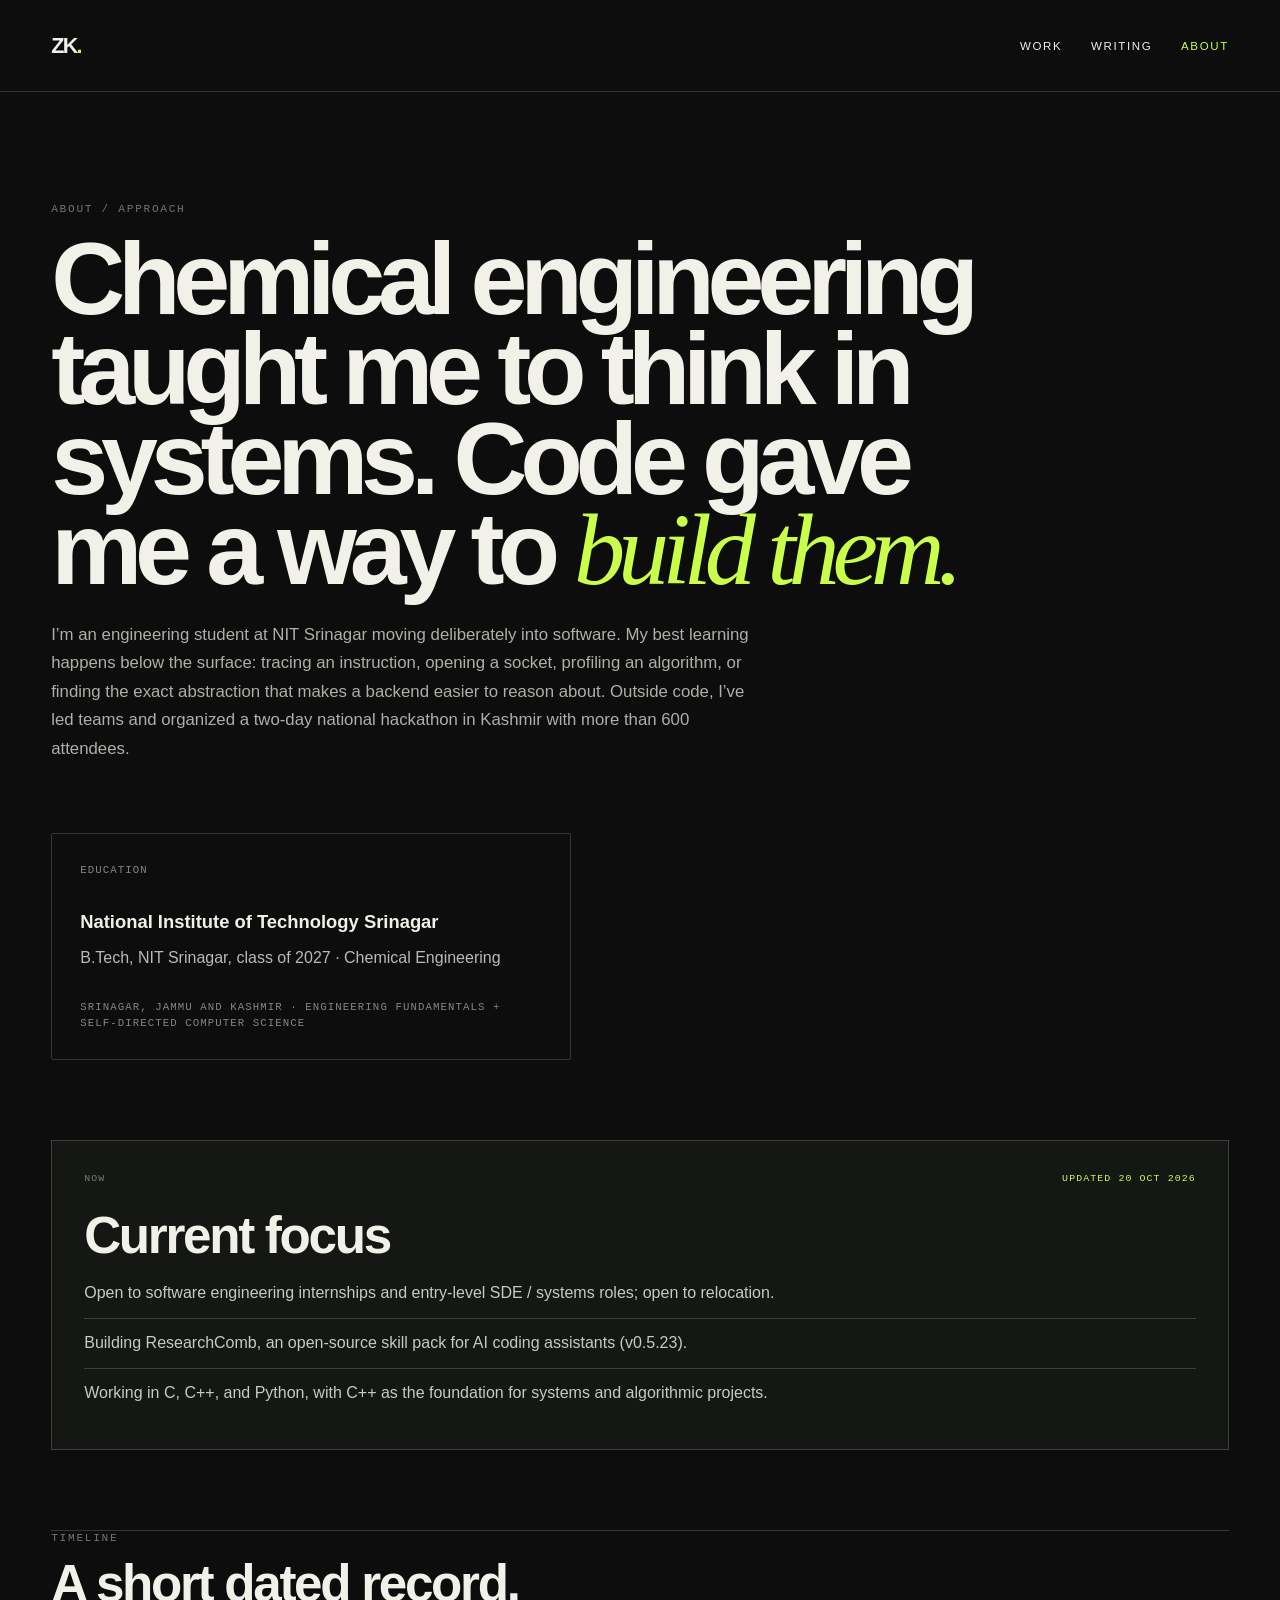
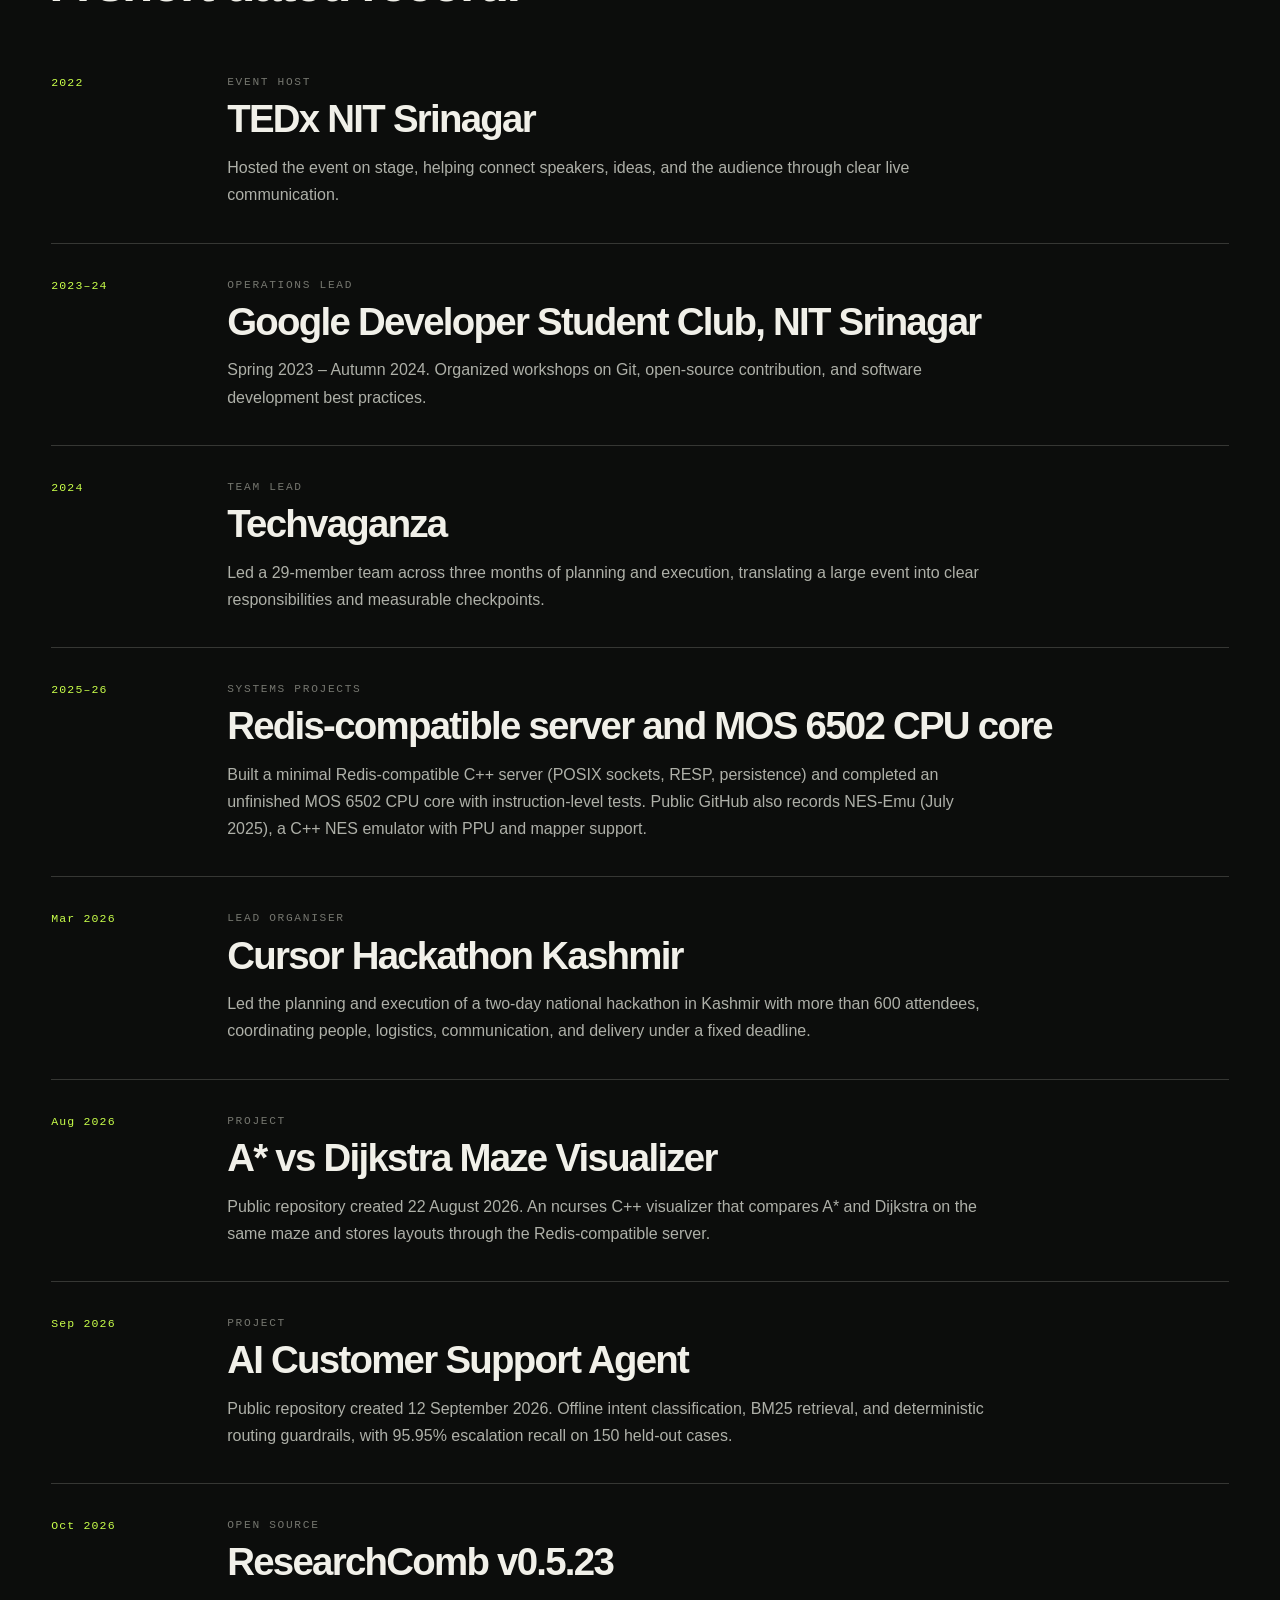
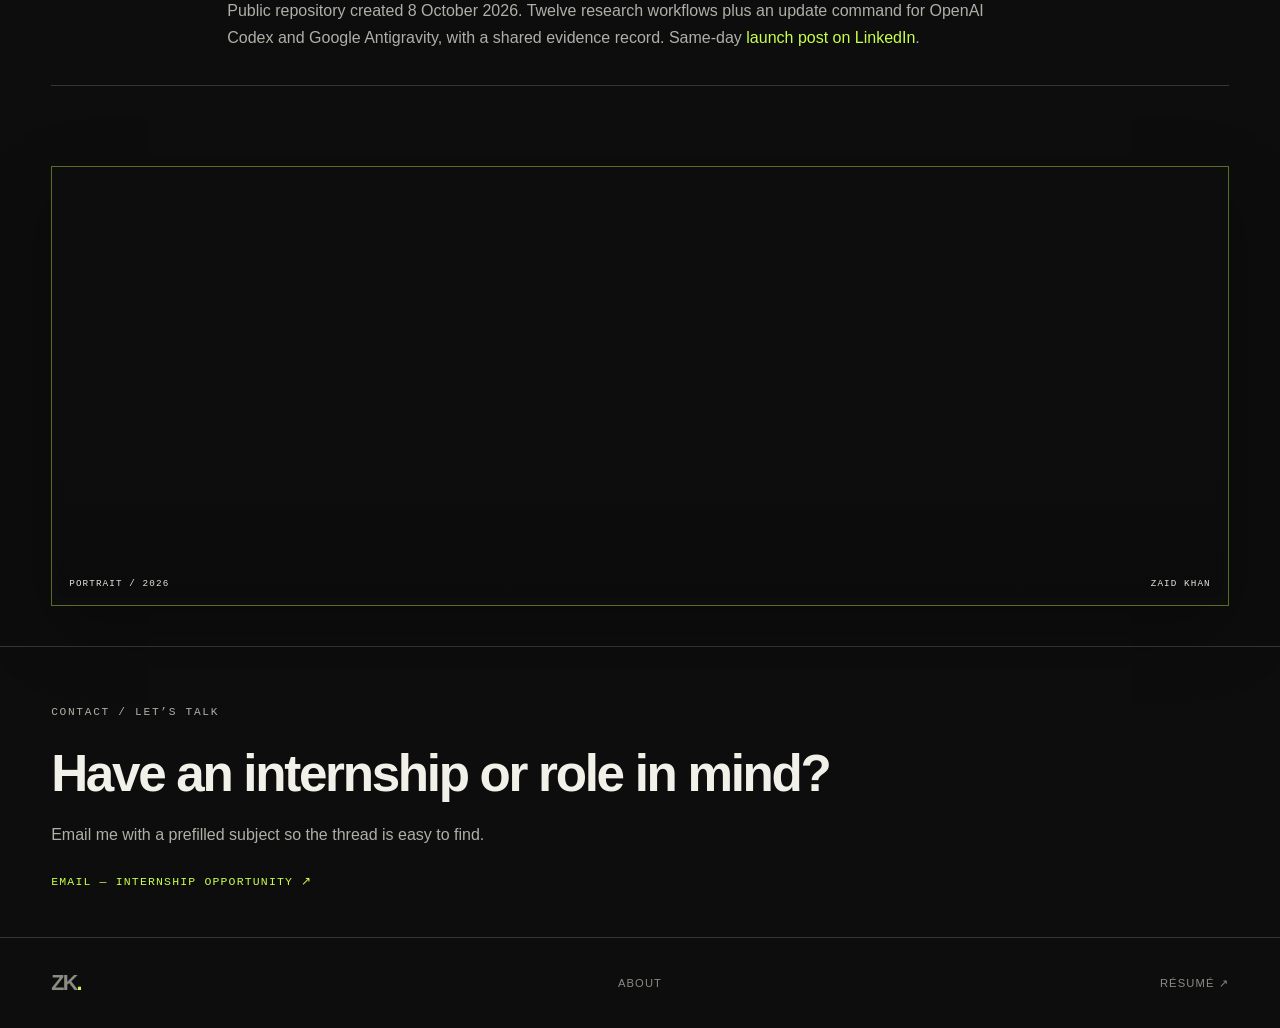
==== commit 4a69bb7d: "Feature the ResearchComb LinkedIn launch post. Add the 8 Oct 2026 launch post to the ResearchComb ca" ====
--- a/about/index.html
+++ b/about/index.html
@@ -25,7 +25,7 @@
   <link rel="icon" type="image/png" sizes="32x32" href="../assets/favicon-32x32.png">
   <link rel="icon" type="image/png" sizes="16x16" href="../assets/favicon-16x16.png">
   <link rel="apple-touch-icon" sizes="180x180" href="../assets/apple-touch-icon.png">
-  <link rel="stylesheet" href="../styles.css?v=20261020-work">
+  <link rel="stylesheet" href="../styles.css?v=20261020-hero">
 </head>
 <body class="about-index">
   <a class="skip-link" href="#timeline">Skip to timeline</a>
@@ -116,7 +116,7 @@
         <div>
           <p class="eyebrow">Open source</p>
           <h3>ResearchComb v0.5.23</h3>
-          <p>Public repository created 8 October 2026. Twelve research workflows plus an update command for OpenAI Codex and Google Antigravity, with a shared evidence record.</p>
+          <p>Public repository created 8 October 2026. Twelve research workflows plus an update command for OpenAI Codex and Google Antigravity, with a shared evidence record. Same-day <a href="https://www.linkedin.com/posts/diaznakh_github-diaznakhresearchcomb-activity-7513998248806715392-v-l6" target="_blank" rel="noreferrer">launch post on LinkedIn</a>.</p>
         </div>
       </article>
     </section>
--- a/styles.css
+++ b/styles.css
@@ -30,7 +30,7 @@
 em { color:var(--acid); font-family:Georgia,"Times New Roman",serif; font-weight:400; }
 .hero-footer { display:block; margin-top:3.5rem; padding-left:0; }
 .hero-footer p { max-width:540px; margin:0; color:#c6c7c0; font-size:clamp(1rem,1.4vw,1.25rem); line-height:1.6; }
-.hero-line { font:.78rem/1.6 ui-monospace,SFMono-Regular,Menlo,monospace; letter-spacing:.08em; text-transform:uppercase; color:#a8aaa2; }
+.hero-footer p.hero-line { max-width:none; font:.78rem/1.6 ui-monospace,SFMono-Regular,Menlo,monospace; letter-spacing:.08em; text-transform:uppercase; color:#a8aaa2; }
 .hero-actions { display:flex; align-items:center; gap:1rem; margin-top:1.7rem; }
 .resume-button,.text-button { display:inline-flex; align-items:center; justify-content:center; gap:.7rem; min-height:46px; padding:0 17px; font:.67rem ui-monospace,SFMono-Regular,Menlo,monospace; text-transform:uppercase; letter-spacing:.11em; transition:background-color 180ms ease,color 180ms ease,border-color 180ms ease,transform 180ms ease; }
 .resume-button { border:1px solid var(--acid); background:var(--acid); color:var(--ink); }
@@ -343,6 +343,7 @@
 .case-architecture li span { display:block; color:#73766e; font:.6rem ui-monospace,SFMono-Regular,Menlo,monospace; }
 .case-architecture li strong { display:block; margin-top:3.6rem; font-size:.82rem; line-height:1.4; text-transform:uppercase; letter-spacing:.07em; }
 .case-story-grid { display:grid; grid-template-columns:1fr 1fr; gap:1px; margin-bottom:100px; background:#cac9c1; border:1px solid #cac9c1; }
+.case-story-grid:has(>:only-child) { grid-template-columns:1fr; }
 .case-story-grid section { padding:46px; background:var(--paper); }
 .case-story-grid p:last-child,.case-decisions p { color:#55564f; line-height:1.75; }
 .case-detail-section { margin:100px 0; }
@@ -356,6 +357,7 @@
 .case-decisions span { color:#85877f; font:.62rem ui-monospace,SFMono-Regular,Menlo,monospace; }
 .case-decisions h3 { margin:4.5rem 0 1rem; font-size:1.55rem; letter-spacing:-.035em; }
 .case-results { display:grid; grid-template-columns:1fr 1fr; gap:5vw; margin:110px 0; }
+.case-results:has(>:only-child) { grid-template-columns:1fr; }
 .case-results dl { margin:2rem 0 0; }
 .case-results dl div { display:grid; grid-template-columns:55px 1fr; padding:18px 0; border-top:1px solid #cac9c1; }
 .case-results dt { color:#85877f; font:.62rem ui-monospace,SFMono-Regular,Menlo,monospace; }
@@ -399,7 +401,7 @@
 .single-grid-stats strong { color:#f1f0e9; font-weight:500; }
 
 @media (max-width:820px) {
-  .site-header { grid-template-columns:1fr 1fr; } .site-header nav { display:none; } .hero { min-height:760px; } .hero h1 { font-size:clamp(3.7rem,16vw,7rem); }
+  .site-header { grid-template-columns:1fr 1fr; } .site-header>nav { display:none; } .hero { min-height:760px; } .hero h1 { font-size:clamp(3.7rem,16vw,7rem); }
   .site-header { grid-template-columns:1fr auto auto; gap:1rem; }
   .mobile-nav { display:block; justify-self:end; order:3; position:relative; }
   .mobile-nav summary { cursor:pointer; list-style:none; min-height:44px; display:flex; align-items:center; padding:0 10px; border:1px solid var(--line); font:.72rem ui-monospace,monospace; text-transform:uppercase; letter-spacing:.1em; }
@@ -408,7 +410,7 @@
   .mobile-menu { position:absolute; z-index:20; right:0; top:calc(100% + 8px); width:min(270px,85vw); display:flex; flex-direction:column; gap:0; padding:8px; border:1px solid var(--acid); background:var(--ink); box-shadow:0 16px 30px rgba(0,0,0,.35); }
   .mobile-menu a { padding:13px 14px; min-height:44px; }
   .availability { order:2; }
-  .hero-footer { padding-left:0; } .hero-orbit { width:64vw; right:-18vw; top:16vh; } .hero-orbit .round-link { width:112px; height:112px; flex-basis:112px; font-size:.61rem; } .hero-code span:nth-child(2) { display:none; } .section { padding:90px 5vw; }
+  .hero-footer { padding-left:0; } .hero-orbit { width:64vw; right:-18vw; top:16vh; } .hero-orbit .round-link { width:112px; height:112px; flex-basis:112px; font-size:.61rem; } .section { padding:90px 5vw; }
   .section-heading,.about-intro { grid-template-columns:1fr; margin-bottom:58px; } .project-copy { grid-template-columns:1fr; gap:1.2rem; }
   .lab-grid { grid-template-columns:1fr; } .lab-copy { padding-top:0; } .lab-copy h3 { margin-top:2.5rem; } .terminal { min-height:500px; }
   .maze-demo-header { align-items:flex-start; flex-direction:column; } .maze-panels { grid-template-columns:1fr; }
@@ -426,6 +428,7 @@
   .site-header { height:74px; padding:0 5vw; } .availability { font-size:.64rem; } .hero { min-height:auto; padding:120px 5vw 70px; }
   .hero h1 { max-width:100%; font-size:16vw; line-height:.93; text-shadow:none; }
   .hero-footer { width:100%; margin-top:2rem; } .hero-footer p { max-width:92%; font-size:.98rem; }
+  .hero-footer p.hero-line { max-width:92%; letter-spacing:.04em; }
   .hero-actions { align-items:stretch; flex-direction:column; width:min(100%,270px); } .resume-button,.text-button { width:100%; }
   .hero-orbit { display:block; position:absolute; inset:74px 0 0; width:100%; height:auto; aspect-ratio:auto; margin:0; border:0; box-shadow:none; }
   .hero-orbit::after { display:none; }
@@ -556,6 +559,7 @@
 .about-now li { padding:12px 0; border-top:1px solid var(--line); color:#c8cac2; line-height:1.55; }
 .about-now li:first-of-type { border-top:0; padding-top:0; }
 .about-index .experience-list { margin-bottom:80px; }
+.about-index .experience-list a { color:var(--acid); text-underline-offset:3px; }
 .about-index .experience-list>h2 { margin:.4rem 0 1.8rem; font-size:clamp(2rem,4vw,3.4rem); letter-spacing:-.045em; }
 .about-index .education-card { margin:0 0 80px; max-width:520px; }
 
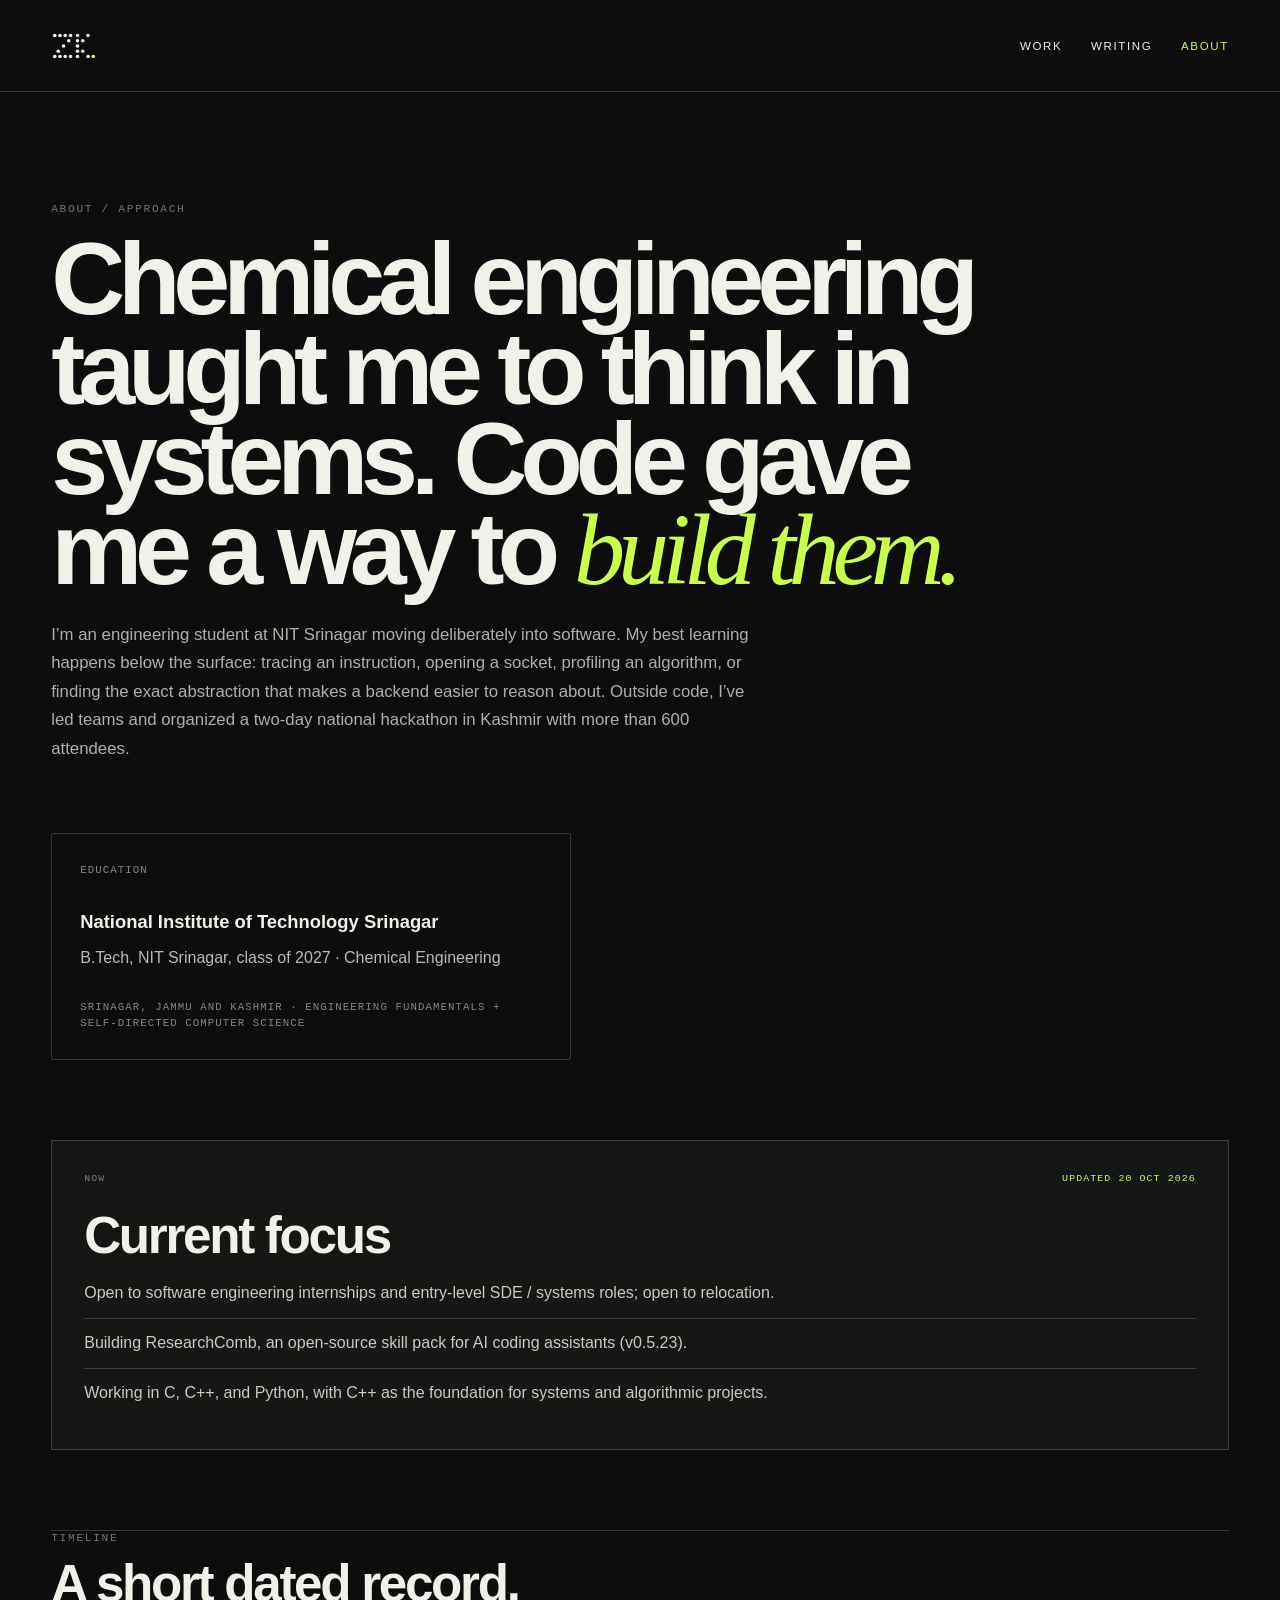
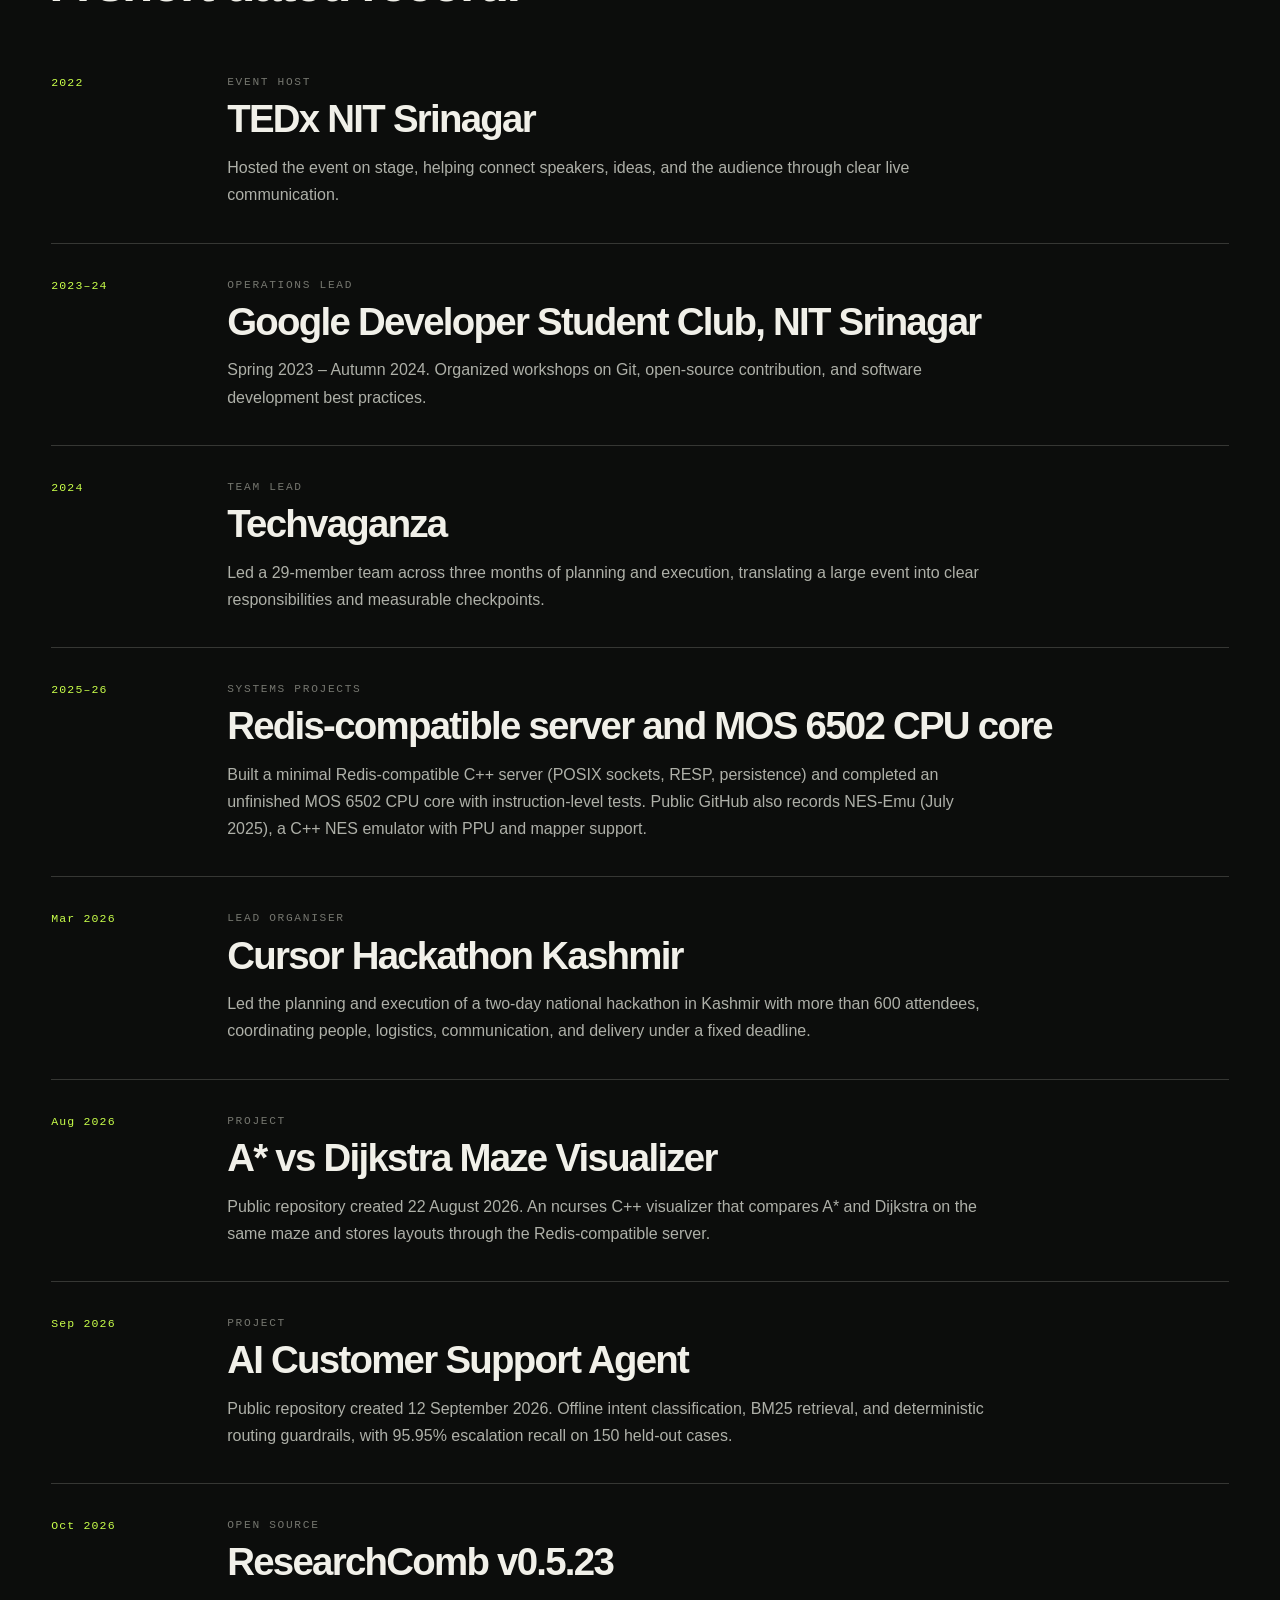
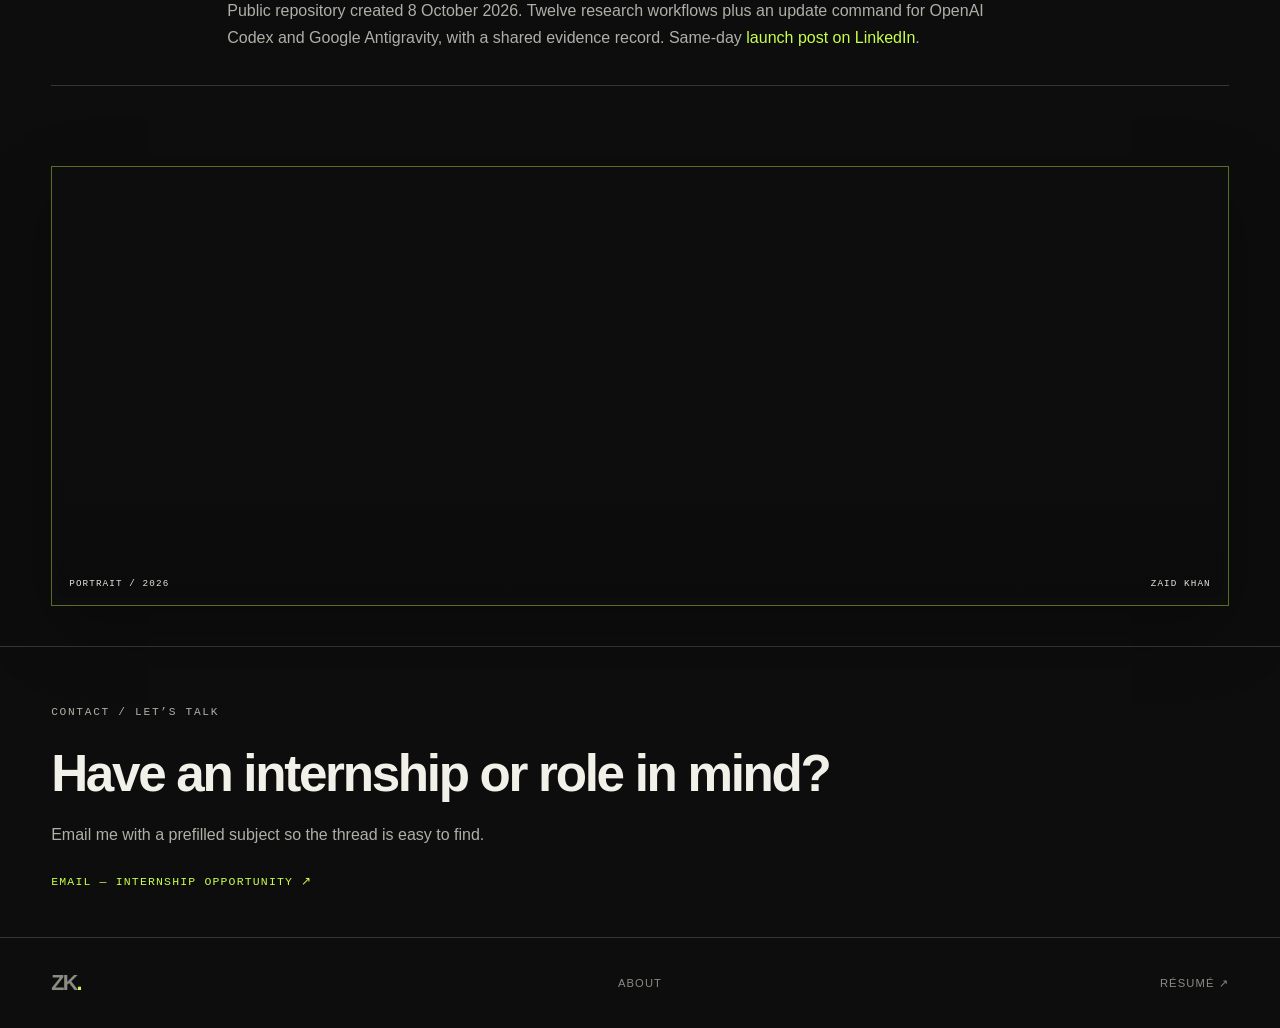
==== commit c20d8606: "Add a dotted ZK header mark that gathers on load. Replace the text home wordmark with a small origin" ====
--- a/about/index.html
+++ b/about/index.html
@@ -25,12 +25,12 @@
   <link rel="icon" type="image/png" sizes="32x32" href="../assets/favicon-32x32.png">
   <link rel="icon" type="image/png" sizes="16x16" href="../assets/favicon-16x16.png">
   <link rel="apple-touch-icon" sizes="180x180" href="../assets/apple-touch-icon.png">
-  <link rel="stylesheet" href="../styles.css?v=20261020-hero">
+  <link rel="stylesheet" href="../styles.css?v=20261020-mark">
 </head>
 <body class="about-index">
   <a class="skip-link" href="#timeline">Skip to timeline</a>
   <header class="article-header">
-    <a class="wordmark" href="../" aria-label="ZK. Home">ZK<span>.</span></a>
+    <a class="wordmark" href="../" aria-label="ZK. Home"><svg class="wordmark-mark" viewBox="0 0 52 32" width="46" height="28" aria-hidden="true" focusable="false"><circle class="wordmark-dot" cx="4" cy="4" r="2.05" style="--dot-delay:8ms;--dot-s:1.55;--dot-x:-11px;--dot-y:9px"/><circle class="wordmark-dot" cx="10" cy="4" r="2.05" style="--dot-delay:36ms;--dot-s:1.8;--dot-x:-6px;--dot-y:-10px"/><circle class="wordmark-dot" cx="16" cy="4" r="2.05" style="--dot-delay:14ms;--dot-s:1.4;--dot-x:12px;--dot-y:-7px"/><circle class="wordmark-dot" cx="22" cy="4" r="2.05" style="--dot-delay:58ms;--dot-s:1.9;--dot-x:8px;--dot-y:11px"/><circle class="wordmark-dot" cx="20" cy="10" r="2.05" style="--dot-delay:22ms;--dot-s:1.65;--dot-x:14px;--dot-y:5px"/><circle class="wordmark-dot" cx="14" cy="16" r="2.05" style="--dot-delay:70ms;--dot-s:1.35;--dot-x:-9px;--dot-y:13px"/><circle class="wordmark-dot" cx="8" cy="22" r="2.05" style="--dot-delay:44ms;--dot-s:1.75;--dot-x:-13px;--dot-y:-6px"/><circle class="wordmark-dot" cx="4" cy="28" r="2.05" style="--dot-delay:18ms;--dot-s:1.5;--dot-x:-8px;--dot-y:12px"/><circle class="wordmark-dot" cx="10" cy="28" r="2.05" style="--dot-delay:82ms;--dot-s:1.85;--dot-x:7px;--dot-y:8px"/><circle class="wordmark-dot" cx="16" cy="28" r="2.05" style="--dot-delay:28ms;--dot-s:1.45;--dot-x:-5px;--dot-y:-12px"/><circle class="wordmark-dot" cx="22" cy="28" r="2.05" style="--dot-delay:64ms;--dot-s:1.7;--dot-x:11px;--dot-y:-4px"/><circle class="wordmark-dot" cx="30" cy="4" r="2.05" style="--dot-delay:40ms;--dot-s:1.6;--dot-x:6px;--dot-y:-11px"/><circle class="wordmark-dot" cx="30" cy="10" r="2.05" style="--dot-delay:12ms;--dot-s:1.3;--dot-x:-14px;--dot-y:4px"/><circle class="wordmark-dot" cx="30" cy="16" r="2.05" style="--dot-delay:76ms;--dot-s:1.95;--dot-x:9px;--dot-y:10px"/><circle class="wordmark-dot" cx="30" cy="22" r="2.05" style="--dot-delay:32ms;--dot-s:1.5;--dot-x:-7px;--dot-y:-9px"/><circle class="wordmark-dot" cx="30" cy="28" r="2.05" style="--dot-delay:54ms;--dot-s:1.72;--dot-x:13px;--dot-y:6px"/><circle class="wordmark-dot" cx="36" cy="10" r="2.05" style="--dot-delay:6ms;--dot-s:1.42;--dot-x:10px;--dot-y:-8px"/><circle class="wordmark-dot" cx="42" cy="4" r="2.05" style="--dot-delay:90ms;--dot-s:1.88;--dot-x:15px;--dot-y:7px"/><circle class="wordmark-dot" cx="36" cy="22" r="2.05" style="--dot-delay:48ms;--dot-s:1.38;--dot-x:-10px;--dot-y:9px"/><circle class="wordmark-dot" cx="42" cy="28" r="2.05" style="--dot-delay:24ms;--dot-s:1.62;--dot-x:8px;--dot-y:-13px"/><circle class="wordmark-dot accent" cx="48" cy="28" r="2.05" style="--dot-delay:100ms;--dot-s:2.05;--dot-x:12px;--dot-y:4px"/></svg></a>
     <nav aria-label="Primary navigation"><a href="../work/">Work</a><a href="../writing/">Writing</a><a href="./" aria-current="page">About</a></nav>
   </header>
   <main class="about-shell">
--- a/styles.css
+++ b/styles.css
@@ -11,8 +11,16 @@
 :focus-visible { outline:2px solid var(--acid); outline-offset:4px; }
 
 .site-header { position:absolute; z-index:10; inset:0 0 auto; height:92px; display:grid; grid-template-columns:1fr auto 1fr; align-items:center; padding:0 4vw; border-bottom:1px solid var(--line); }
-.wordmark { width:max-content; font-size:1.35rem; font-weight:900; letter-spacing:-.08em; }
+.wordmark { width:max-content; display:inline-flex; align-items:center; font-size:1.35rem; font-weight:900; letter-spacing:-.08em; }
 .wordmark span { color:var(--acid); }
+.wordmark-mark { display:block; width:46px; height:28px; overflow:visible; }
+.wordmark-dot { fill:currentColor; transform-box:fill-box; transform-origin:50% 50%; animation:wordmark-gather 740ms cubic-bezier(.17,.84,.28,1) var(--dot-delay,0ms) backwards; transition:transform 460ms cubic-bezier(.17,.84,.28,1) var(--dot-delay,0ms); }
+.wordmark-dot.accent { fill:var(--acid); }
+@keyframes wordmark-gather { from { transform:translate(var(--dot-x), var(--dot-y)) scale(var(--dot-s,1)); } }
+@media (hover:hover) and (pointer:fine) {
+  .wordmark:hover .wordmark-dot { transform:translate(var(--dot-x), var(--dot-y)) scale(var(--dot-s,1)); }
+}
+.wordmark:focus-visible .wordmark-dot { transform:translate(var(--dot-x), var(--dot-y)) scale(var(--dot-s,1)); }
 nav { display:flex; gap:2.2rem; color:#c9cac4; font-size:.78rem; text-transform:uppercase; letter-spacing:.14em; }
 nav a, footer a, .contact-links a, .contact-prompt a { transition:color 180ms ease; }
 nav a:hover, footer a:hover, .contact-links a:hover, .contact-prompt a:hover { color:var(--acid); }
@@ -469,7 +477,7 @@
   .hero-orbit .moving-link { will-change:auto; }
   .hero-orbit .round-link span,.hero-orbit .round-link b { color:var(--paper)!important; opacity:1!important; visibility:visible!important; }
 }
-@media (prefers-reduced-motion:reduce) { html { scroll-behavior:auto; } *,*::before,*::after { animation-duration:.01ms!important; animation-iteration-count:1!important; transition-duration:.01ms!important; } .motion-ready [data-reveal] { opacity:1; translate:none; } }
+@media (prefers-reduced-motion:reduce) { html { scroll-behavior:auto; } *,*::before,*::after { animation-duration:.01ms!important; animation-iteration-count:1!important; transition-duration:.01ms!important; } .motion-ready [data-reveal] { opacity:1; translate:none; } .wordmark-dot { animation:none!important; } .wordmark:hover .wordmark-dot,.wordmark:focus-visible .wordmark-dot { transform:none; } }
 
 .case-preview { margin:3.5rem 0 0; background:#121512; border:1px solid #343731; }
 .case-preview img { display:block; width:100%; height:auto; }
